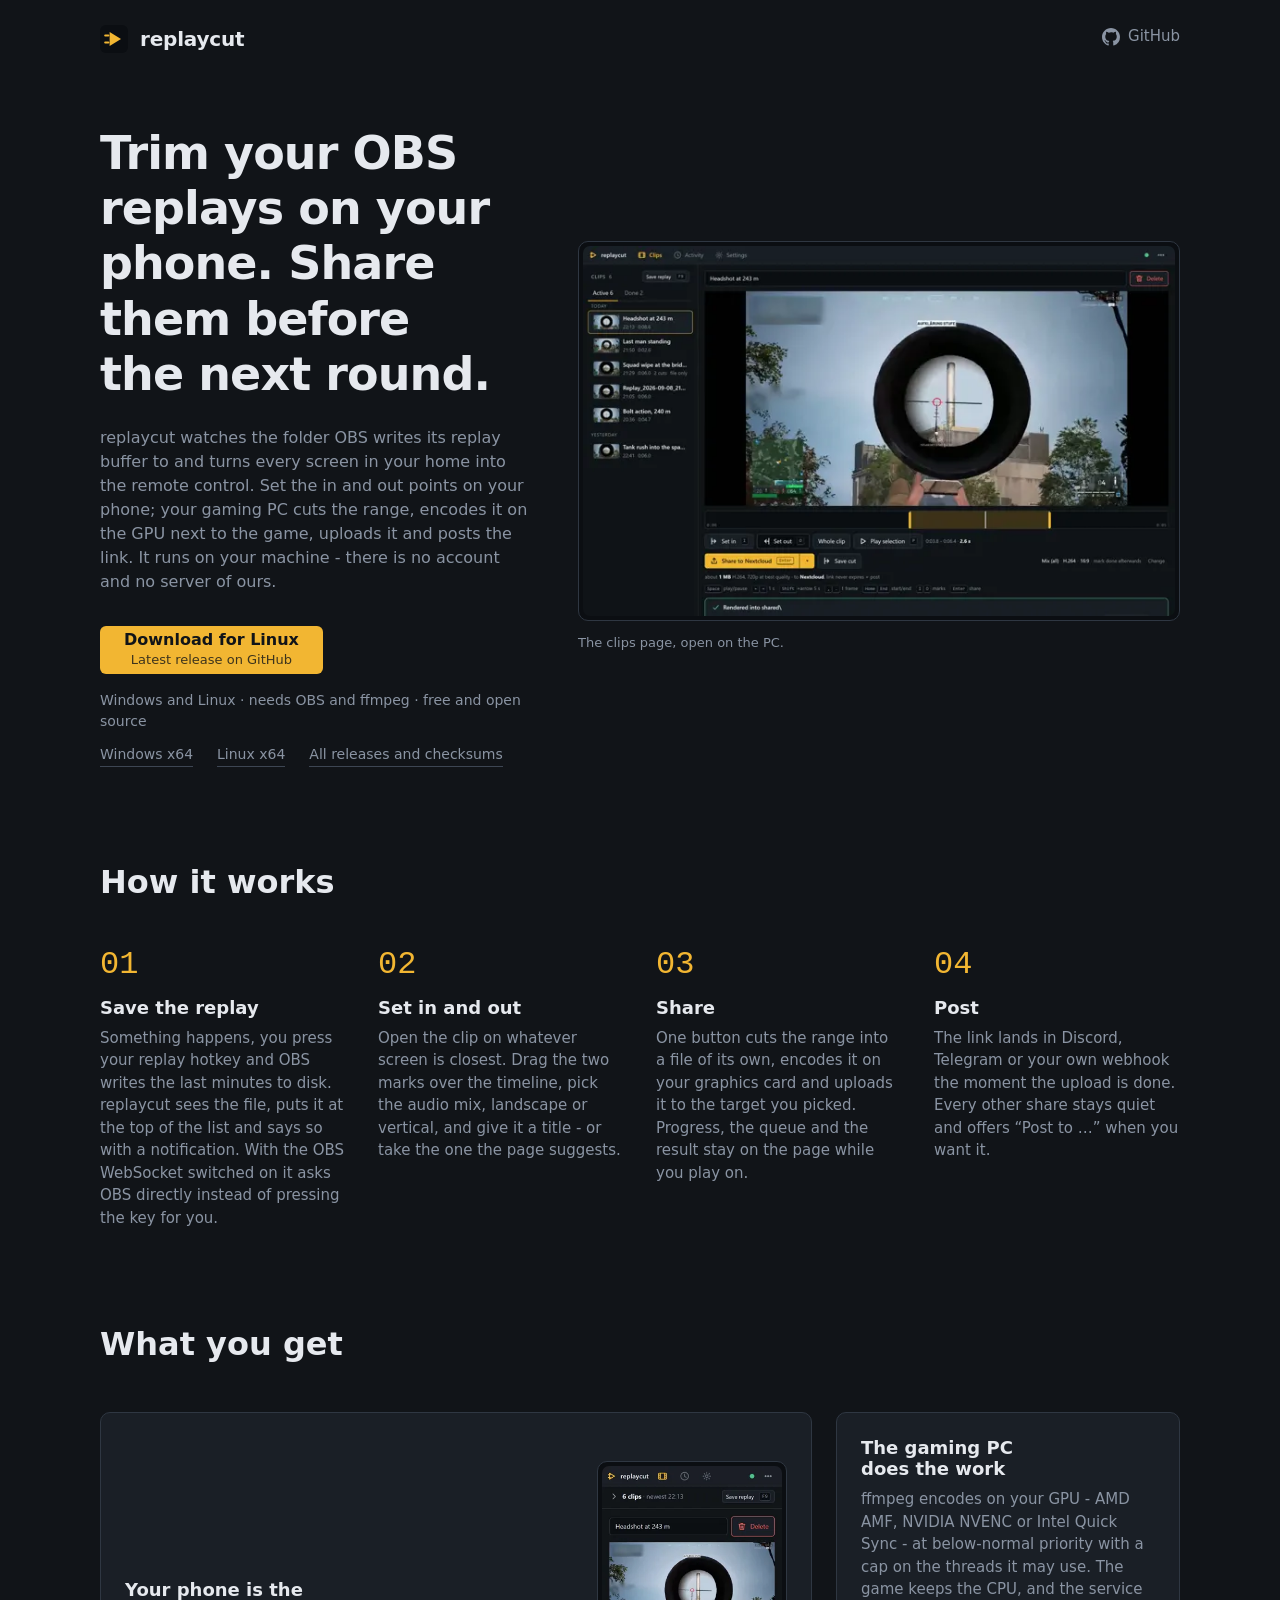
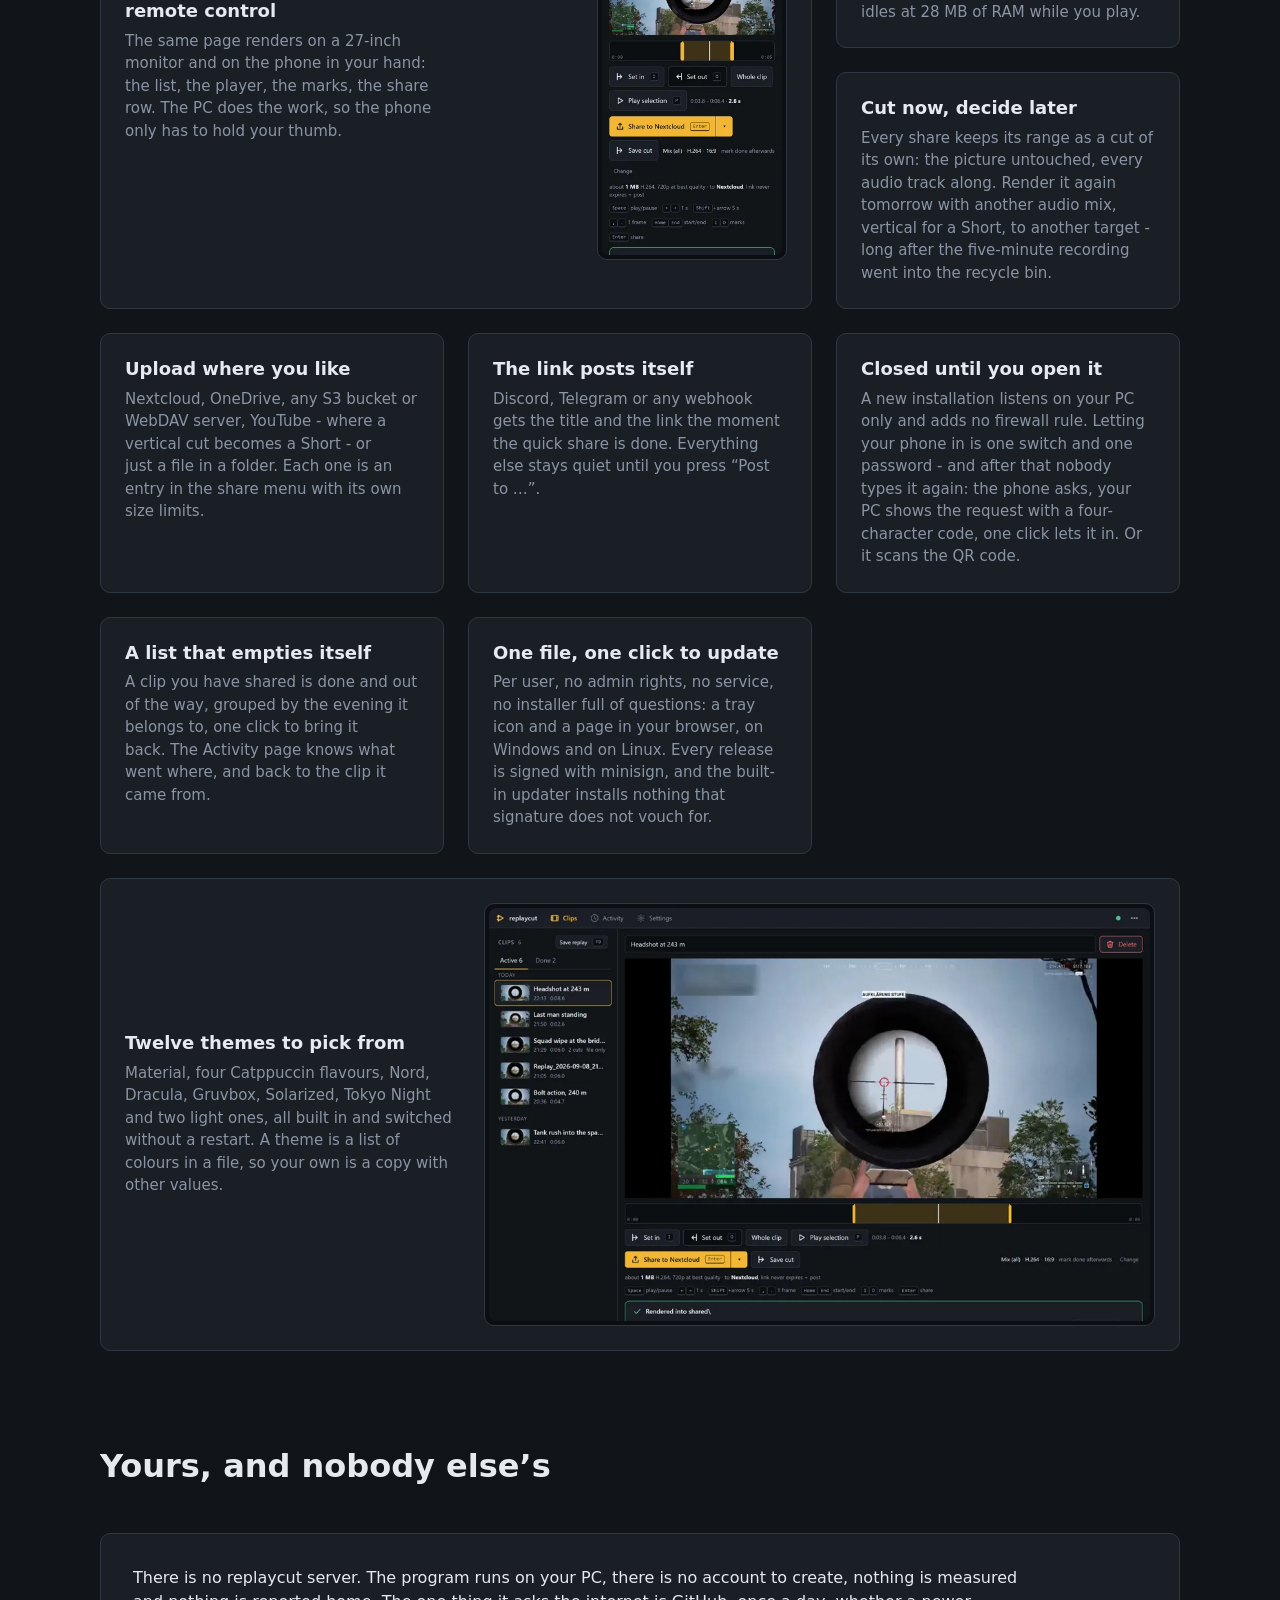
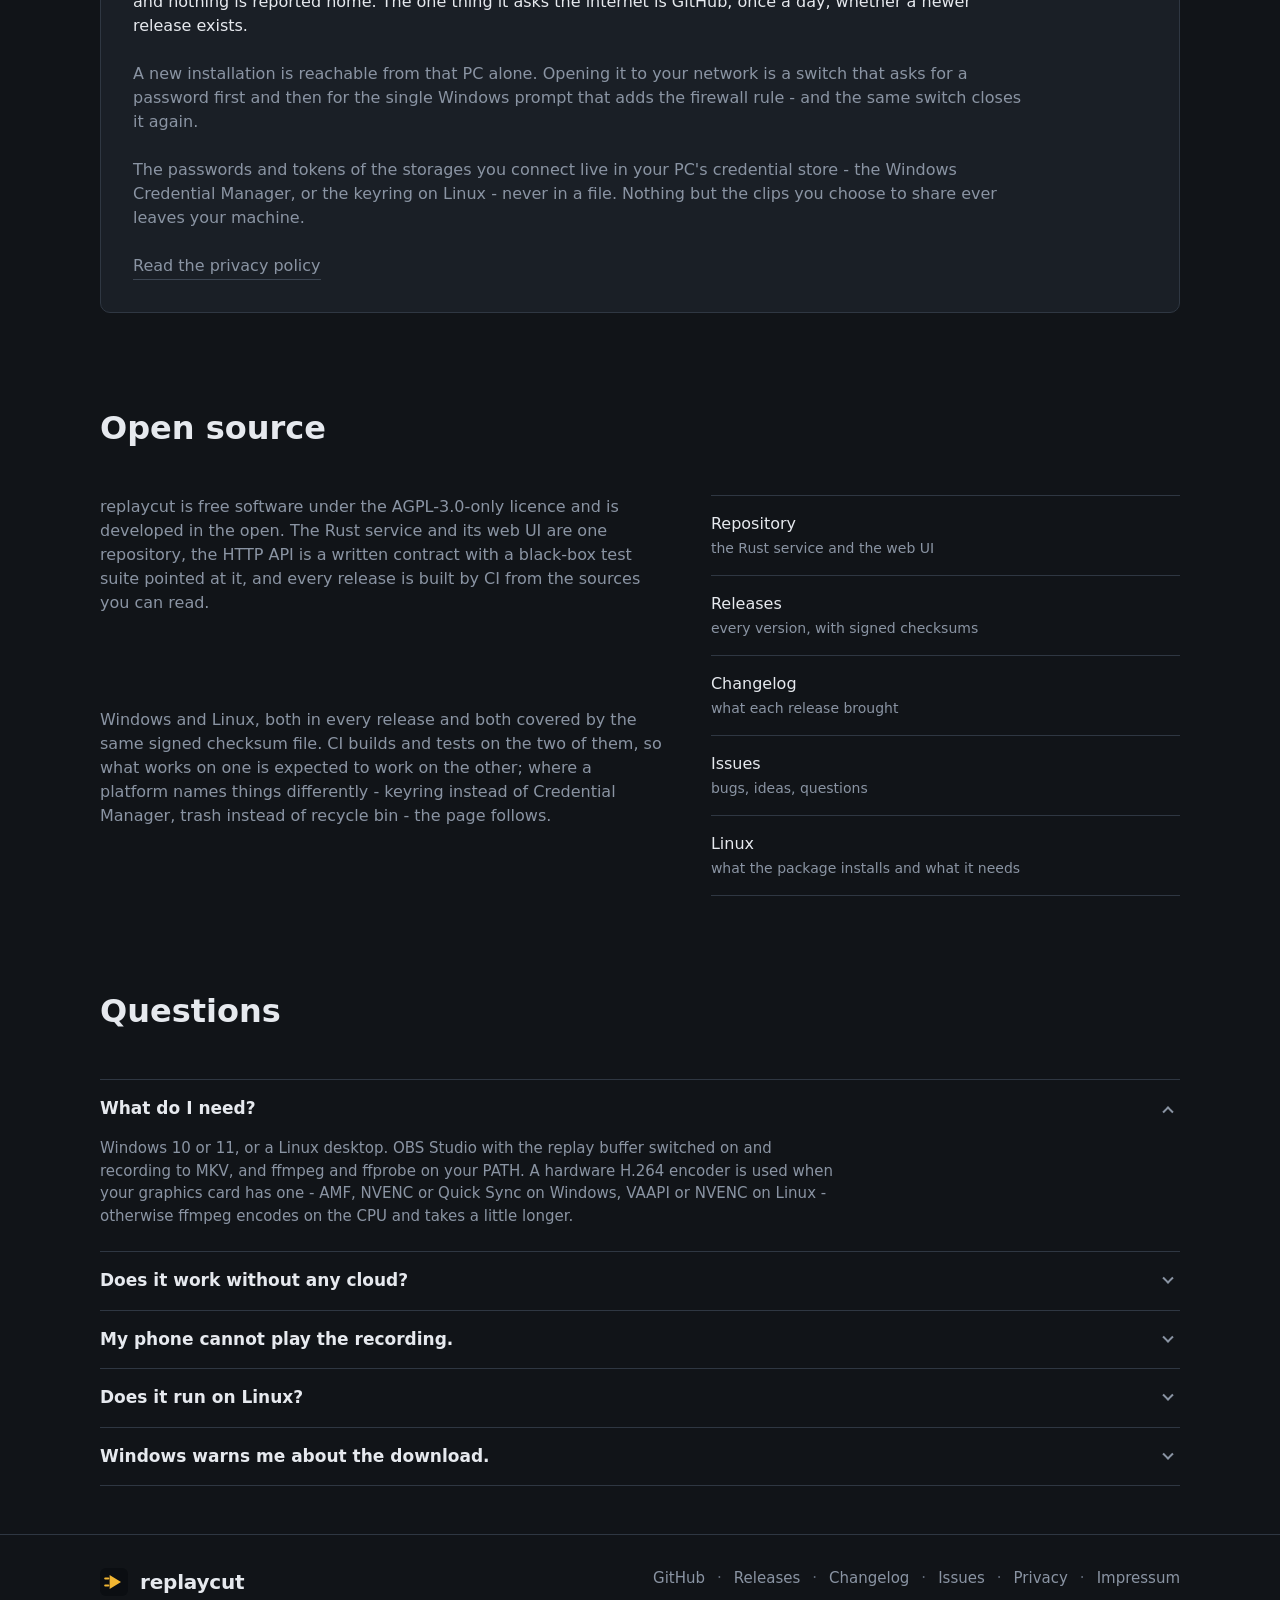
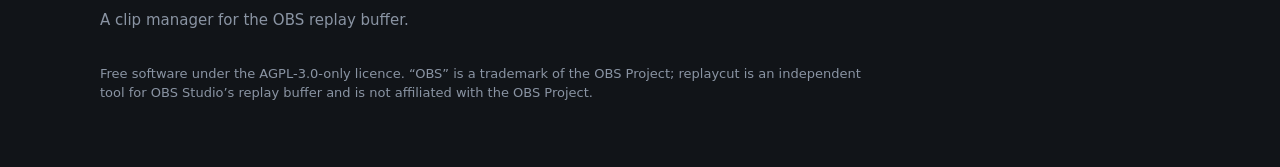
==== index.html @ 963a55e7 "Drop X from the feature list and the privacy page replaycut 3.3 removes the X target: X's API has ha" ====
<!DOCTYPE html>
<html lang="en">
<head>
<meta charset="utf-8">
<meta name="viewport" content="width=device-width, initial-scale=1">
<title>replaycut - trim OBS replay buffer clips from your phone</title>
<meta name="description" content="Self-hosted clip manager for the OBS replay buffer: trim replays from your phone, encode on your gaming PC, share the link to Discord. Free, for Windows and Linux.">
<link rel="canonical" href="https://replaycut.de/">
<meta name="color-scheme" content="dark">
<meta name="theme-color" content="#111418">
<link rel="icon" href="/assets/icon.svg" type="image/svg+xml">
<meta property="og:type" content="website">
<meta property="og:site_name" content="replaycut">
<meta property="og:url" content="https://replaycut.de/">
<meta property="og:title" content="replaycut - trim OBS replay buffer clips from your phone">
<meta property="og:description" content="Self-hosted clip manager for the OBS replay buffer: trim replays from your phone, encode on your gaming PC, share the link to Discord. Free, for Windows and Linux.">
<meta property="og:image" content="https://replaycut.de/assets/social.png">
<meta property="og:image:width" content="1280">
<meta property="og:image:height" content="640">
<meta property="og:image:alt" content="replaycut - clip manager for the OBS replay buffer. Trim on your phone, link in Discord.">
<meta name="twitter:card" content="summary_large_image">
<meta name="twitter:title" content="replaycut - trim OBS replay buffer clips from your phone">
<meta name="twitter:description" content="Self-hosted clip manager for the OBS replay buffer: trim replays from your phone, encode on your gaming PC, share the link to Discord. Windows and Linux.">
<meta name="twitter:image" content="https://replaycut.de/assets/social.png">
<link rel="stylesheet" href="/styles.css">
<script>
// Which package the download button offers. Runs before the page is drawn,
// so the button never says the wrong platform first. Android and ChromeOS
// call themselves Linux and get no package, so they land in "other".
(function () {
  var data = navigator.userAgentData;
  var platform = (data && data.platform) || navigator.platform || '';
  var ua = navigator.userAgent || '';
  var os = 'other';
  if (/win/i.test(platform) || /Windows/i.test(ua)) { os = 'windows'; }
  else if (!/Android|CrOS/i.test(ua) && /linux|x11/i.test(platform + ' ' + ua)) { os = 'linux'; }
  document.documentElement.setAttribute('data-os', os);
})();
</script>
<script type="application/ld+json">
{
  "@context": "https://schema.org",
  "@type": "SoftwareApplication",
  "name": "replaycut",
  "description": "Self-hosted clip manager for the OBS replay buffer: trim replays in the browser from your phone or laptop, encode on the gaming PC with ffmpeg and your GPU, upload and post the link.",
  "url": "https://replaycut.de/",
  "applicationCategory": "MultimediaApplication",
  "operatingSystem": "Windows 10, Windows 11, Linux",
  "downloadUrl": "https://github.com/KallistoX/replaycut/releases/latest",
  "softwareHelp": "https://github.com/KallistoX/replaycut#readme",
  "license": "https://www.gnu.org/licenses/agpl-3.0.html",
  "image": "https://replaycut.de/assets/social.png",
  "isAccessibleForFree": true,
  "offers": { "@type": "Offer", "price": "0", "priceCurrency": "EUR" },
  "author": { "@type": "Person", "name": "Dominic Bussemas" }
}
</script>
</head>
<body>

<header class="site-header">
  <div class="wrap">
    <a class="brand" href="/">
      <img src="/assets/icon.svg" alt="" width="28" height="28">
      replaycut
    </a>
    <nav>
      <a class="nav-link" href="https://github.com/KallistoX/replaycut">
        <svg class="gh" viewBox="0 0 16 16" width="18" height="18" aria-hidden="true" focusable="false"><path fill="currentColor" d="M8 0C3.58 0 0 3.58 0 8c0 3.54 2.29 6.53 5.47 7.59.4.07.55-.17.55-.38 0-.19-.01-.82-.01-1.49-2.01.37-2.53-.49-2.69-.94-.09-.23-.48-.94-.82-1.13-.28-.15-.68-.52-.01-.53.63-.01 1.08.58 1.23.82.72 1.21 1.87.87 2.33.66.07-.52.28-.87.51-1.07-1.78-.2-3.64-.89-3.64-3.95 0-.87.31-1.59.82-2.15-.08-.2-.36-1.02.08-2.12 0 0 .67-.21 2.2.82a7.65 7.65 0 0 1 2-.27c.68 0 1.36.09 2 .27 1.53-1.04 2.2-.82 2.2-.82.44 1.1.16 1.92.08 2.12.51.56.82 1.27.82 2.15 0 3.07-1.87 3.75-3.65 3.95.29.25.54.73.54 1.48 0 1.07-.01 1.93-.01 2.2 0 .21.15.46.55.38A8.01 8.01 0 0 0 16 8c0-4.42-3.58-8-8-8Z"/></svg>
        GitHub
      </a>
    </nav>
  </div>
</header>

<main id="top">

  <section class="hero">
    <div class="wrap">
      <div class="hero-text">
        <h1>Trim your OBS replays on your phone. Share them before the next round.</h1>
        <p class="lead">replaycut watches the folder OBS writes its replay buffer to and turns every screen in your home into the remote control. Set the in and out points on your phone; your gaming PC cuts the range, encodes it on the GPU next to the game, uploads it and posts the link. It runs on your machine - there is no account and no server of ours.</p>

        <div class="cta">
          <a class="dl" id="dl" href="https://github.com/KallistoX/replaycut/releases/latest">
            <span class="dl-main"><span class="for-windows">Download for Windows</span><span class="for-linux">Download for Linux</span><span class="for-other">Download replaycut</span></span>
            <span class="dl-meta"><span class="dl-known"></span><span class="dl-unknown">Latest release on GitHub</span></span>
          </a>
          <div class="cta-meta">
            <span>Windows and Linux &middot; needs OBS and ffmpeg &middot; free and open source</span>
          </div>
          <div class="cta-links">
            <a class="text-link" id="dl-windows" href="https://github.com/KallistoX/replaycut/releases/latest">Windows x64</a>
            <a class="text-link" id="dl-linux" href="https://github.com/KallistoX/replaycut/releases/latest">Linux x64</a>
            <a class="text-link" href="https://github.com/KallistoX/replaycut/releases">All releases and checksums</a>
          </div>
        </div>
      </div>

      <figure class="hero-media">
        <div class="frame">
          <picture>
            <source type="image/webp"
                    srcset="/assets/clips-640.webp 640w, /assets/clips-960.webp 960w, /assets/clips-1280.webp 1280w"
                    sizes="(min-width: 1200px) 600px, (min-width: 900px) 50vw, 100vw">
            <img src="/assets/clips-960.jpg"
                 srcset="/assets/clips-640.jpg 640w, /assets/clips-960.jpg 960w, /assets/clips-1280.jpg 1280w"
                 sizes="(min-width: 1200px) 600px, (min-width: 900px) 50vw, 100vw"
                 width="1280" height="800" fetchpriority="high"
                 alt="The replaycut clips page: the clip list on the left, the player with the in and out marks and the share row on the right.">
          </picture>
        </div>
        <figcaption>The clips page, open on the PC.</figcaption>
      </figure>
    </div>
  </section>

  <section>
    <div class="wrap">
      <h2>How it works</h2>
      <div class="steps">
        <div class="step">
          <span class="step-num">01</span>
          <h3>Save the replay</h3>
          <p>Something happens, you press your replay hotkey and OBS writes the last minutes to disk. replaycut sees the file, puts it at the top of the list and says so with a notification. With the OBS WebSocket switched on it asks OBS directly instead of pressing the key for you.</p>
        </div>
        <div class="step">
          <span class="step-num">02</span>
          <h3>Set in and out</h3>
          <p>Open the clip on whatever screen is closest. Drag the two marks over the timeline, pick the audio mix, landscape or vertical, and give it a title - or take the one the page suggests.</p>
        </div>
        <div class="step">
          <span class="step-num">03</span>
          <h3>Share</h3>
          <p>One button cuts the range into a file of its own, encodes it on your graphics card and uploads it to the target you picked. Progress, the queue and the result stay on the page while you play on.</p>
        </div>
        <div class="step">
          <span class="step-num">04</span>
          <h3>Post</h3>
          <p>The link lands in Discord, Telegram or your own webhook the moment the upload is done. Every other share stays quiet and offers &ldquo;Post to &hellip;&rdquo; when you want it.</p>
        </div>
      </div>
    </div>
  </section>

  <section>
    <div class="wrap">
      <h2>What you get</h2>
      <div class="features">

        <article class="card card--wide">
          <div>
            <h3>Your phone is the remote control</h3>
            <p>The same page renders on a 27-inch monitor and on the phone in your hand: the list, the player, the marks, the share row. The PC does the work, so the phone only has to hold your thumb.</p>
          </div>
          <div class="frame">
            <picture>
              <source type="image/webp"
                      srcset="/assets/clips-mobile-320.webp 320w, /assets/clips-mobile-560.webp 560w"
                      sizes="(min-width: 900px) 190px, 260px">
              <img src="/assets/clips-mobile-560.jpg"
                   srcset="/assets/clips-mobile-320.jpg 320w, /assets/clips-mobile-560.jpg 560w"
                   sizes="(min-width: 900px) 190px, 260px"
                   width="560" height="1212" loading="lazy"
                   alt="The same clips page on a phone, with the timeline and the share button.">
            </picture>
          </div>
        </article>

        <article class="card">
          <h3>The gaming PC does the work</h3>
          <p>ffmpeg encodes on your GPU - AMD AMF, NVIDIA NVENC or Intel Quick Sync - at below-normal priority with a cap on the threads it may use. The game keeps the CPU, and the service idles at 28 MB of RAM while you play.</p>
        </article>

        <article class="card">
          <h3>Cut now, decide later</h3>
          <p>Every share keeps its range as a cut of its own: the picture untouched, every audio track along. Render it again tomorrow with another audio mix, vertical for a Short, to another target - long after the five-minute recording went into the recycle bin.</p>
        </article>

        <article class="card">
          <h3>Upload where you like</h3>
          <p>Nextcloud, OneDrive, any S3 bucket or WebDAV server, YouTube - where a vertical cut becomes a Short - or just a file in a folder. Each one is an entry in the share menu with its own size limits.</p>
        </article>

        <article class="card">
          <h3>The link posts itself</h3>
          <p>Discord, Telegram or any webhook gets the title and the link the moment the quick share is done. Everything else stays quiet until you press &ldquo;Post to &hellip;&rdquo;.</p>
        </article>

        <article class="card">
          <h3>Closed until you open it</h3>
          <p>A new installation listens on your PC only and adds no firewall rule. Letting your phone in is one switch and one password - and after that nobody types it again: the phone asks, your PC shows the request with a four-character code, one click lets it in. Or it scans the QR code.</p>
        </article>

        <article class="card">
          <h3>A list that empties itself</h3>
          <p>A clip you have shared is done and out of the way, grouped by the evening it belongs to, one click to bring it back. The Activity page knows what went where, and back to the clip it came from.</p>
        </article>

        <article class="card">
          <h3>One file, one click to update</h3>
          <p>Per user, no admin rights, no service, no installer full of questions: a tray icon and a page in your browser, on Windows and on Linux. Every release is signed with minisign, and the built-in updater installs nothing that signature does not vouch for.</p>
        </article>

        <article class="card card--themes">
          <div>
            <h3>Twelve themes to pick from</h3>
            <p>Material, four Catppuccin flavours, Nord, Dracula, Gruvbox, Solarized, Tokyo Night and two light ones, all built in and switched without a restart. A theme is a list of colours in a file, so your own is a copy with other values.</p>
          </div>
          <div class="frame theme-cycle">
            <img src="/assets/themes/wardogs.webp" width="960" height="600" loading="lazy" alt="The clips page in six of the built-in themes, one after the other.">
            <img src="/assets/themes/nord.webp" width="960" height="600" loading="lazy" alt="" aria-hidden="true">
            <img src="/assets/themes/catppuccin-mocha.webp" width="960" height="600" loading="lazy" alt="" aria-hidden="true">
            <img src="/assets/themes/dracula.webp" width="960" height="600" loading="lazy" alt="" aria-hidden="true">
            <img src="/assets/themes/gruvbox-dark.webp" width="960" height="600" loading="lazy" alt="" aria-hidden="true">
            <img src="/assets/themes/catppuccin-latte.webp" width="960" height="600" loading="lazy" alt="" aria-hidden="true">
          </div>
        </article>

      </div>
    </div>
  </section>

  <section>
    <div class="wrap">
      <h2>Yours, and nobody else&rsquo;s</h2>
      <div class="panel">
        <p>There is no replaycut server. The program runs on your PC, there is no account to create, nothing is measured and nothing is reported home. The one thing it asks the internet is GitHub, once a day, whether a newer release exists.</p>
        <p>A new installation is reachable from that PC alone. Opening it to your network is a switch that asks for a password first and then for the single Windows prompt that adds the firewall rule - and the same switch closes it again.</p>
        <p>The passwords and tokens of the storages you connect live in your PC's credential store - the Windows Credential Manager, or the keyring on Linux - never in a file. Nothing but the clips you choose to share ever leaves your machine.</p>
        <a class="text-link" href="/privacy/">Read the privacy policy</a>
      </div>
    </div>
  </section>

  <section>
    <div class="wrap">
      <h2>Open source</h2>
      <div class="oss">
        <div class="oss-prose">
          <p>replaycut is free software under the AGPL-3.0-only licence and is developed in the open. The Rust service and its web UI are one repository, the HTTP API is a written contract with a black-box test suite pointed at it, and every release is built by CI from the sources you can read.</p>
          <p>Windows and Linux, both in every release and both covered by the same signed checksum file. CI builds and tests on the two of them, so what works on one is expected to work on the other; where a platform names things differently - keyring instead of Credential Manager, trash instead of recycle bin - the page follows.</p>
        </div>
        <nav class="oss-links">
          <a href="https://github.com/KallistoX/replaycut">Repository <span>the Rust service and the web UI</span></a>
          <a href="https://github.com/KallistoX/replaycut/releases">Releases <span>every version, with signed checksums</span></a>
          <a href="https://github.com/KallistoX/replaycut/blob/main/CHANGELOG.md">Changelog <span>what each release brought</span></a>
          <a href="https://github.com/KallistoX/replaycut/issues">Issues <span>bugs, ideas, questions</span></a>
          <a href="https://github.com/KallistoX/replaycut/blob/main/README.md#linux">Linux <span>what the package installs and what it needs</span></a>
        </nav>
      </div>
    </div>
  </section>

  <section>
    <div class="wrap">
      <h2>Questions</h2>
      <div class="faq">

        <details open>
          <summary>What do I need?<span class="chev"></span></summary>
          <p class="answer">Windows 10 or 11, or a Linux desktop. OBS Studio with the replay buffer switched on and recording to MKV, and ffmpeg and ffprobe on your PATH. A hardware H.264 encoder is used when your graphics card has one - AMF, NVENC or Quick Sync on Windows, VAAPI or NVENC on Linux - otherwise ffmpeg encodes on the CPU and takes a little longer.</p>
        </details>

        <details>
          <summary>Does it work without any cloud?<span class="chev"></span></summary>
          <p class="answer">Yes, and it stays useful. Pick &ldquo;file only&rdquo; and a share is a finished MP4 in a folder, with &ldquo;Open folder&rdquo; and &ldquo;Copy file&rdquo; on the PC and &ldquo;Download&rdquo; on the phone the page is open on. Every storage and every notification is optional.</p>
        </details>

        <details>
          <summary>My phone cannot play the recording.<span class="chev"></span></summary>
          <p class="answer">That is AV1, which an iPhone cannot decode in the browser. The player offers &ldquo;Make a playable preview&rdquo; - a 720p H.264 copy made on your PC in a few seconds - and recording in H.264 avoids it altogether.</p>
        </details>

        <details>
          <summary>Does it run on Linux?<span class="chev"></span></summary>
          <p class="answer">Yes. Since 3.2.0 every release carries a Linux package next to the Windows one: one static executable, <code>install.sh</code>, a desktop entry, and a systemd user unit if you want replaycut to start with your session. Secrets go to your keyring, notifications to your desktop, the tray icon is a StatusNotifierItem, hardware encoding runs over VAAPI, and the one-click update works the same way. One thing is missing: under Wayland nobody may press your replay hotkey for you - switch on OBS's WebSocket and replaycut asks OBS directly instead.</p>
        </details>

        <details>
          <summary>Windows warns me about the download.<span class="chev"></span></summary>
          <p class="answer">SmartScreen does that with any executable it has not seen thousands of times; &ldquo;More info&rdquo;, then &ldquo;Run anyway&rdquo;. Every release ships a SHA256SUMS file signed with the maintainer&rsquo;s minisign key, so you can check what you downloaded - and the built-in updater installs nothing else.</p>
        </details>

      </div>
    </div>
  </section>

</main>

<footer class="site-footer">
  <div class="wrap">
    <div class="footer-top">
      <div>
        <a class="brand" href="/">
          <img src="/assets/icon.svg" alt="" width="28" height="28">
          replaycut
        </a>
        <p class="footer-tag">A clip manager for the OBS replay buffer.</p>
      </div>
      <nav class="footer-nav">
        <a href="https://github.com/KallistoX/replaycut">GitHub</a>
        <a href="https://github.com/KallistoX/replaycut/releases">Releases</a>
        <a href="https://github.com/KallistoX/replaycut/blob/main/CHANGELOG.md">Changelog</a>
        <a href="https://github.com/KallistoX/replaycut/issues">Issues</a>
        <a href="/privacy/">Privacy</a>
        <a href="/impressum/">Impressum</a>
      </nav>
    </div>
    <p class="legal">Free software under the AGPL-3.0-only licence. &ldquo;OBS&rdquo; is a trademark of the OBS Project; replaycut is an independent tool for OBS Studio&rsquo;s replay buffer and is not affiliated with the OBS Project.</p>
  </div>
</footer>

<script>
(function () {
  var btn = document.getElementById('dl');
  if (!btn || !window.fetch) return;
  var KEY = 'rc-latest';
  var known = btn.querySelector('.dl-known');
  var links = { windows: document.getElementById('dl-windows'), linux: document.getElementById('dl-linux') };
  var os = document.documentElement.getAttribute('data-os') || 'other';
  var PACKAGES = { windows: /windows-x64\.zip$/, linux: /linux-x64\.zip$/ };

  function apply(r) {
    if (!r || !r.tag) return;
    Object.keys(links).forEach(function (name) {
      if (links[name] && r[name]) { links[name].href = r[name]; }
    });
    btn.href = r.url;
    known.textContent = r.parts.join(' · ');
    btn.setAttribute('data-state', 'loaded');
  }

  // What the last visit found, so the button carries a version right away.
  // It is only a first guess: a release published since then would make it
  // wrong, so the answer below always overrides it.
  try {
    apply(JSON.parse(sessionStorage.getItem(KEY) || 'null'));
  } catch (e) { /* private mode, no cache */ }

  // After the page has rendered: the button is a working link until then.
  function ask() {
  fetch('https://api.github.com/repos/KallistoX/replaycut/releases/latest', {
    headers: { 'Accept': 'application/vnd.github+json' }
  }).then(function (res) {
    return res.ok ? res.json() : Promise.reject(new Error(res.status));
  }).then(function (d) {
    var assets = d.assets || [];
    function packageFor(name) {
      return assets.filter(function (a) { return PACKAGES[name].test(a.name); })[0];
    }
    // The button offers this visitor's platform; both packages stay linked
    // below it, for the other machine and for everyone else.
    var mine = PACKAGES[os] ? packageFor(os) : null;
    var parts = [d.tag_name];
    if (mine) { parts.push((mine.size / 1048576).toFixed(1) + ' MB'); }
    if (d.published_at) {
      var months = ['Jan', 'Feb', 'Mar', 'Apr', 'May', 'Jun', 'Jul', 'Aug', 'Sep', 'Oct', 'Nov', 'Dec'];
      var when = new Date(d.published_at);
      parts.push(when.getDate() + ' ' + months[when.getMonth()] + ' ' + when.getFullYear());
    }
    var r = {
      tag: d.tag_name,
      url: mine ? mine.browser_download_url : d.html_url,
      parts: parts
    };
    Object.keys(PACKAGES).forEach(function (name) {
      var zip = packageFor(name);
      if (zip) { r[name] = zip.browser_download_url; }
    });
    apply(r);
    try { sessionStorage.setItem(KEY, JSON.stringify(r)); } catch (e) { /* ignore */ }
  }).catch(function () { /* the static link stays as it is */ });
  }

  if (document.readyState === 'complete') { ask(); }
  else { addEventListener('load', ask); }
})();
</script>

</body>
</html>
---- styles.css ----
:root {
  --bg: #111418;
  --surface: #1a1f26;
  --surface-deep: #0b0e12;
  --line: #2f3742;
  --line-strong: #3d4653;
  --fg: #e6e9ee;
  --fg-muted: #8a94a3;
  --fg-faint: #5f6876;
  --accent: #f2b632;
  --accent-hover: #f7c65a;
  --on-accent: #111418;
  --accent-soft: rgba(242, 182, 50, 0.22);
  --success: #4cc38a;
  --focus: #7cc4ff;

  --font: system-ui, -apple-system, "Segoe UI", Roboto, sans-serif;
  --mono: ui-monospace, Consolas, "Cascadia Mono", "SF Mono", monospace;

  --r-sm: 4px;
  --r-md: 6px;
  --r-lg: 10px;
  --r-pill: 999px;

  --s-1: 4px;
  --s-2: 8px;
  --s-3: 12px;
  --s-4: 16px;
  --s-6: 24px;
  --s-8: 32px;
  --s-12: 48px;
  --s-16: 64px;
  --s-24: 96px;
}

*, *::before, *::after { box-sizing: border-box; }

html { -webkit-text-size-adjust: 100%; }

body {
  margin: 0;
  background: var(--bg);
  color: var(--fg);
  font-family: var(--font);
  font-size: 16px;
  line-height: 1.5;
  overflow-x: hidden;
}

h1, h2, h3 { font-weight: 600; margin: 0; line-height: 1.2; text-wrap: balance; }
p { margin: 0; text-wrap: pretty; }
img, svg { display: block; max-width: 100%; }

a { color: var(--fg); text-decoration: none; }
a:hover { color: var(--accent); }

:focus-visible {
  outline: 2px solid var(--focus);
  outline-offset: 2px;
  border-radius: var(--r-sm);
}

.wrap {
  width: 100%;
  max-width: 1120px;
  margin: 0 auto;
  padding: 0 20px;
}

/* ---------- header ---------- */

.site-header {
  padding: var(--s-6) 0;
}
.site-header .wrap {
  display: flex;
  align-items: center;
  justify-content: space-between;
  gap: var(--s-4);
}
.brand {
  display: flex;
  align-items: center;
  gap: var(--s-3);
  font-size: 20px;
  font-weight: 600;
  letter-spacing: -0.01em;
}
.brand:hover { color: var(--fg); }
.brand img { width: 28px; height: 28px; }
.nav-link {
  color: var(--fg-muted);
  font-size: 15px;
}
.nav-link:hover { color: var(--accent); }

/* ---------- sections ---------- */

section { padding-top: var(--s-16); }
@media (min-width: 900px) {
  section { padding-top: var(--s-24); }
}
section > .wrap > h2 {
  font-size: 24px;
  margin-bottom: var(--s-8);
}
@media (min-width: 900px) {
  section > .wrap > h2 { font-size: 32px; margin-bottom: var(--s-12); }
}

/* ---------- image frame ---------- */

.frame {
  border: 1px solid var(--line);
  border-radius: var(--r-lg);
  background: var(--surface-deep);
  padding: var(--s-1);
  overflow: hidden;
}
.frame img { border-radius: 7px; width: 100%; height: auto; }
figure { margin: 0; }
figcaption {
  margin-top: var(--s-3);
  font-size: 13px;
  color: var(--fg-muted);
}

/* ---------- hero ---------- */

.hero { padding-top: var(--s-8); }
.hero + section { padding-top: var(--s-16); }
@media (min-width: 900px) {
  .hero + section { padding-top: var(--s-24); }
}
.hero .wrap {
  display: grid;
  gap: var(--s-8);
  align-items: start;
}
@media (min-width: 900px) {
  .hero { padding-top: var(--s-12); }
  .hero .wrap {
    grid-template-columns: 5fr 7fr;
    gap: var(--s-12);
    align-items: center;
  }
}
.hero h1 {
  font-size: 32px;
  letter-spacing: -0.02em;
}
@media (min-width: 900px) {
  .hero h1 { font-size: 46px; }
}
.hero .lead {
  margin-top: var(--s-6);
  color: var(--fg-muted);
  max-width: 46ch;
}
.hero-media { min-width: 0; }

/* ---------- download button ---------- */

.cta { margin-top: var(--s-8); }

.dl {
  display: inline-flex;
  flex-direction: column;
  justify-content: center;
  gap: 2px;
  min-height: 48px;
  padding: var(--s-1) var(--s-6);
  line-height: 1.25;
  border-radius: var(--r-md);
  background: var(--accent);
  color: var(--on-accent);
  font-weight: 700;
  font-size: 16px;
  text-align: center;
}
.dl:hover { background: var(--accent-hover); color: var(--on-accent); }
.dl:focus-visible { outline: 2px solid var(--focus); outline-offset: 2px; }
.dl-meta {
  font-size: 13px;
  line-height: 1.3;
  font-weight: 500;
  opacity: 0.8;
}
.dl[data-state="loaded"] .dl-unknown { display: none; }
.dl-known { display: none; }
.dl[data-state="loaded"] .dl-known { display: inline; }

.cta-meta {
  margin-top: var(--s-4);
  display: flex;
  flex-wrap: wrap;
  align-items: baseline;
  gap: var(--s-3) var(--s-6);
  font-size: 14px;
  color: var(--fg-muted);
}
.text-link {
  color: var(--fg-muted);
  border-bottom: 1px solid var(--line-strong);
  padding-bottom: 1px;
}
.text-link:hover { color: var(--accent); border-bottom-color: var(--accent); }

/* ---------- how it works ---------- */

.steps {
  display: grid;
  gap: var(--s-8);
}
@media (min-width: 900px) {
  .steps { grid-template-columns: repeat(4, minmax(0, 1fr)); gap: var(--s-8); }
}
.step h3 {
  font-size: 18px;
  margin-bottom: var(--s-2);
}
.step p { color: var(--fg-muted); font-size: 15px; }
.step-num {
  font-family: var(--mono);
  font-size: 32px;
  font-weight: 400;
  color: var(--accent);
  line-height: 1;
  display: block;
  margin-bottom: var(--s-4);
}
@media (max-width: 899px) {
  .step { display: grid; grid-template-columns: auto minmax(0, 1fr); column-gap: var(--s-4); }
  .step-num { grid-row: 1; font-size: 24px; margin: 0; padding-top: 1px; }
  .step h3 { grid-row: 1; }
  .step p { grid-column: 2; }
}

/* ---------- features ---------- */

.features {
  display: grid;
  gap: var(--s-6);
}
@media (min-width: 900px) {
  .features { grid-template-columns: repeat(3, minmax(0, 1fr)); }
  .card--wide { grid-column: span 2; grid-row: span 2; }
}
.card {
  background: var(--surface);
  border: 1px solid var(--line);
  border-radius: var(--r-lg);
  padding: var(--s-6);
}
.card:hover { border-color: var(--line-strong); }
.card h3 { font-size: 18px; margin-bottom: var(--s-2); }
.card p { color: var(--fg-muted); font-size: 15px; }
.card--wide {
  display: grid;
  gap: var(--s-6);
  align-content: start;
}
@media (min-width: 900px) {
  .card--wide {
    grid-template-columns: minmax(0, 1fr) minmax(0, 1fr);
    align-items: center;
    align-content: stretch;
  }
}
.card--wide .frame { align-self: center; }
@media (min-width: 900px) {
  .card--wide .frame { max-width: 190px; justify-self: end; }
}
@media (max-width: 899px) {
  .card--wide .frame { max-width: 260px; justify-self: center; }
}

/* ---------- privacy panel ---------- */

.panel {
  background: var(--surface);
  border: 1px solid var(--line);
  border-radius: var(--r-lg);
  padding: var(--s-6);
  display: grid;
  gap: var(--s-6);
}
@media (min-width: 900px) {
  .panel { padding: var(--s-8); }
}
.panel p { max-width: 88ch; }
.panel p + p { color: var(--fg-muted); }
.panel .text-link { justify-self: start; }

/* ---------- open source ---------- */

.oss {
  display: grid;
  gap: var(--s-8);
}
@media (min-width: 900px) {
  .oss { grid-template-columns: 6fr 5fr; gap: var(--s-12); }
}
.oss-prose { display: grid; gap: var(--s-6); color: var(--fg-muted); }
.oss-links {
  display: grid;
  gap: 0;
  border-top: 1px solid var(--line);
}
.oss-links a {
  display: block;
  padding: var(--s-4) 0;
  border-bottom: 1px solid var(--line);
}
.oss-links a span {
  display: block;
  font-size: 14px;
  color: var(--fg-muted);
  margin-top: 2px;
}
.oss-links a:hover span { color: var(--fg-muted); }

/* ---------- faq ---------- */

.faq { border-top: 1px solid var(--line); }
.faq details { border-bottom: 1px solid var(--line); }
.faq summary {
  display: flex;
  align-items: center;
  justify-content: space-between;
  gap: var(--s-4);
  min-height: 44px;
  padding: var(--s-4) 0;
  font-size: 17px;
  font-weight: 600;
  cursor: pointer;
  list-style: none;
}
.faq summary::-webkit-details-marker { display: none; }
.faq summary:hover { color: var(--accent); }
.chev {
  flex: none;
  width: 8px;
  height: 8px;
  margin-right: var(--s-2);
  border-right: 2px solid var(--fg-muted);
  border-bottom: 2px solid var(--fg-muted);
  transform: rotate(45deg) translate(-2px, -2px);
  transition: transform 120ms ease;
}
.faq details[open] .chev { transform: rotate(225deg) translate(-2px, -2px); }
.faq .answer {
  color: var(--fg-muted);
  font-size: 15px;
  max-width: 78ch;
  padding-bottom: var(--s-6);
}

/* ---------- footer ---------- */

.site-footer {
  border-top: 1px solid var(--line);
  margin-top: var(--s-12);
  padding: var(--s-8) 0 var(--s-16);
}
.footer-top {
  display: grid;
  gap: var(--s-6);
  padding-bottom: var(--s-8);
}
@media (min-width: 900px) {
  .footer-top {
    grid-template-columns: minmax(0, 1fr) auto;
    align-items: start;
    gap: var(--s-12);
  }
}
.footer-tag {
  margin-top: var(--s-3);
  color: var(--fg-muted);
  font-size: 15px;
}
.footer-nav {
  display: flex;
  flex-wrap: wrap;
  align-items: center;
  gap: var(--s-2) var(--s-3);
  font-size: 15px;
  color: var(--fg-muted);
}
.footer-nav a { color: var(--fg-muted); }
.footer-nav a:hover { color: var(--accent); }
.footer-nav a:not(:first-child)::before {
  content: "\00b7";
  color: var(--fg-faint);
  margin-right: var(--s-3);
}
.legal {
  color: var(--fg-muted);
  font-size: 13px;
  max-width: 92ch;
}

/* ---------- site additions (Phase 3) ---------- */

.nav-link {
  display: inline-flex;
  align-items: center;
  gap: var(--s-2);
}
.gh { flex: none; }

picture { display: block; }

/* ---------- text pages (privacy, impressum, 404) ---------- */

.page { padding-top: var(--s-8); padding-bottom: var(--s-8); }
@media (min-width: 900px) {
  .page { padding-top: var(--s-12); }
}
.prose { max-width: 72ch; }
.prose h1 { font-size: 32px; letter-spacing: -0.02em; }
.prose h2 {
  font-size: 20px;
  margin-top: var(--s-8);
  margin-bottom: var(--s-3);
}
.prose p, .prose li { color: var(--fg-muted); }
.prose p + p { margin-top: var(--s-4); }
.prose h1 + p { margin-top: var(--s-6); }
.prose ul { margin: var(--s-4) 0 0; padding-left: 20px; }
.prose li + li { margin-top: var(--s-2); }
.prose a { color: var(--accent); text-decoration: underline; text-underline-offset: 2px; }
.prose a:hover { color: var(--accent-hover); }
.prose .address {
  margin-top: var(--s-4);
  color: var(--fg);
  font-style: normal;
  line-height: 1.6;
}
.prose .updated { margin-top: var(--s-8); color: var(--fg-muted); font-size: 13px; }
.prose .lead-back { margin-bottom: var(--s-6); }

.notfound { text-align: center; padding: var(--s-24) 0; }
.notfound h1 { font-size: 32px; }
.notfound p { margin-top: var(--s-4); color: var(--fg-muted); }
.notfound .text-link { display: inline-block; margin-top: var(--s-6); }

/* ---------- the download button knows the visitor's platform ---------- */

.for-windows, .for-linux, .for-other { display: none; }
:root[data-os="windows"] .for-windows,
:root[data-os="linux"] .for-linux,
:root[data-os="other"] .for-other,
:root:not([data-os]) .for-other { display: inline; }

.cta-links {
  margin-top: var(--s-3);
  display: flex;
  flex-wrap: wrap;
  align-items: baseline;
  gap: var(--s-2) var(--s-6);
  font-size: 14px;
}

code {
  font-family: var(--mono);
  font-size: 0.92em;
  background: var(--surface-deep);
  border: 1px solid var(--line);
  border-radius: var(--r-sm);
  padding: 1px 5px;
  overflow-wrap: anywhere;
}

/* ---------- the themes, fading into each other ---------- */

@media (min-width: 900px) {
  .card--themes { grid-column: 1 / -1; }
}
.card--themes { display: grid; gap: var(--s-6); align-content: start; }
@media (min-width: 900px) {
  .card--themes {
    grid-template-columns: minmax(0, 4fr) minmax(0, 8fr);
    align-items: center;
    align-content: stretch;
  }
}

.theme-cycle { position: relative; }
.theme-cycle img { width: 100%; height: auto; border-radius: 7px; }
.theme-cycle img + img { position: absolute; inset: 0; opacity: 0; }

/* Six pictures, six seconds each. Nothing moves when the visitor asked for
   less motion: the first one simply stays. */
@media (prefers-reduced-motion: no-preference) {
  .theme-cycle img { animation: theme-cycle 36s linear infinite; }
  .theme-cycle img:nth-child(2) { animation-delay: 6s; }
  .theme-cycle img:nth-child(3) { animation-delay: 12s; }
  .theme-cycle img:nth-child(4) { animation-delay: 18s; }
  .theme-cycle img:nth-child(5) { animation-delay: 24s; }
  .theme-cycle img:nth-child(6) { animation-delay: 30s; }
}

@keyframes theme-cycle {
  0%   { opacity: 1; }
  14%  { opacity: 1; }
  18%  { opacity: 0; }
  96%  { opacity: 0; }
  100% { opacity: 1; }
}
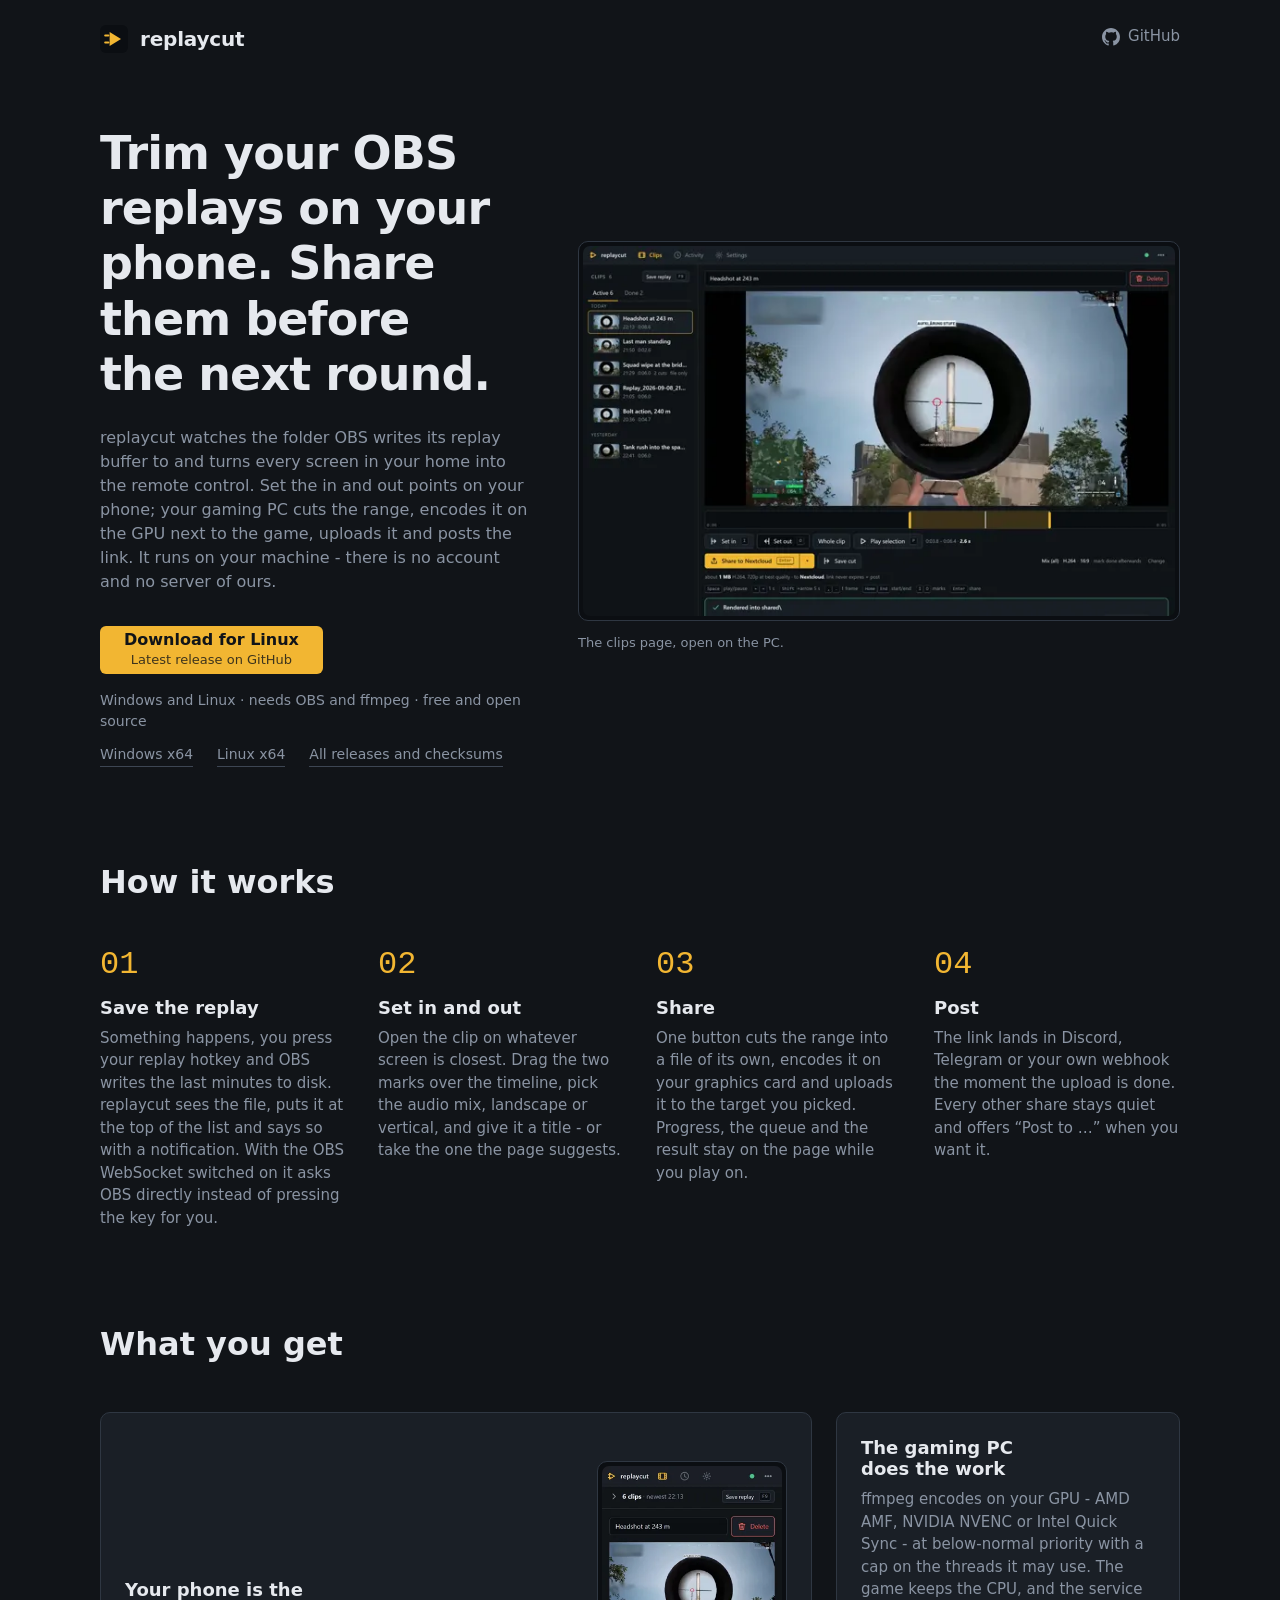
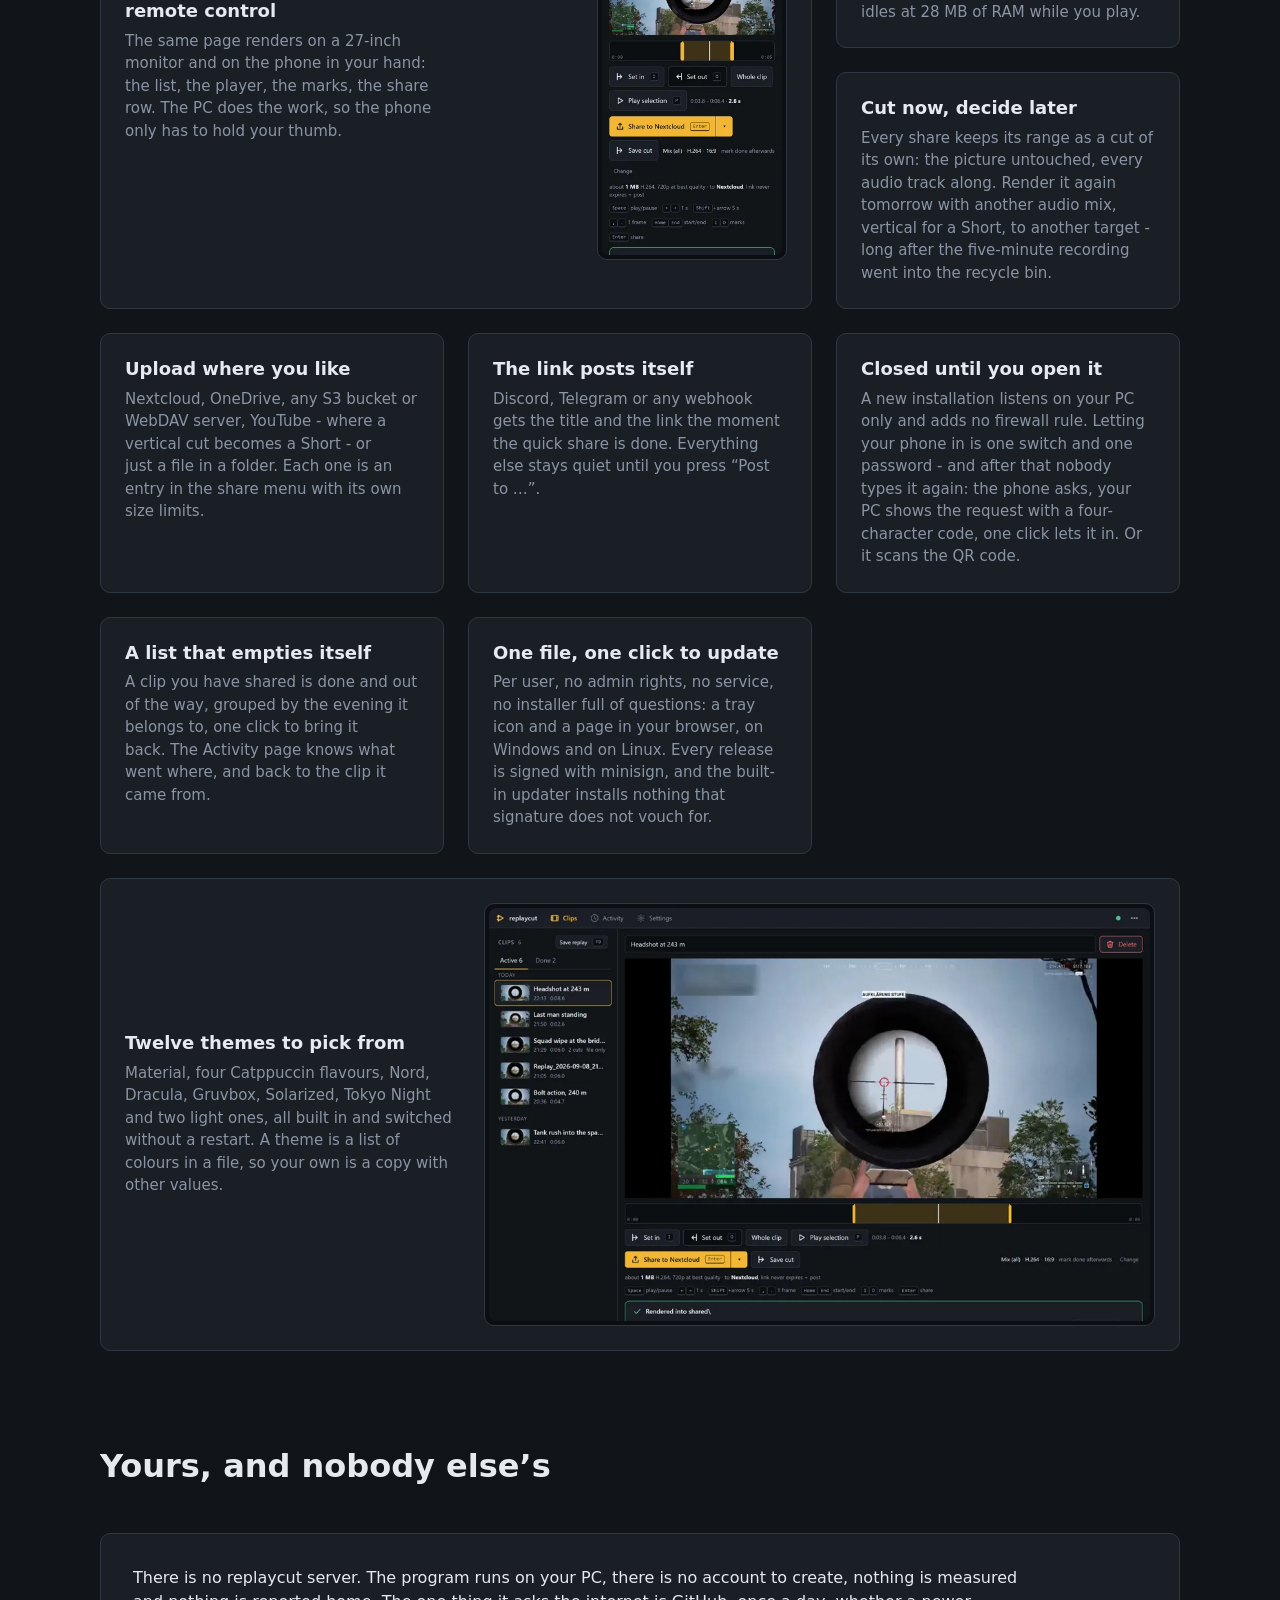
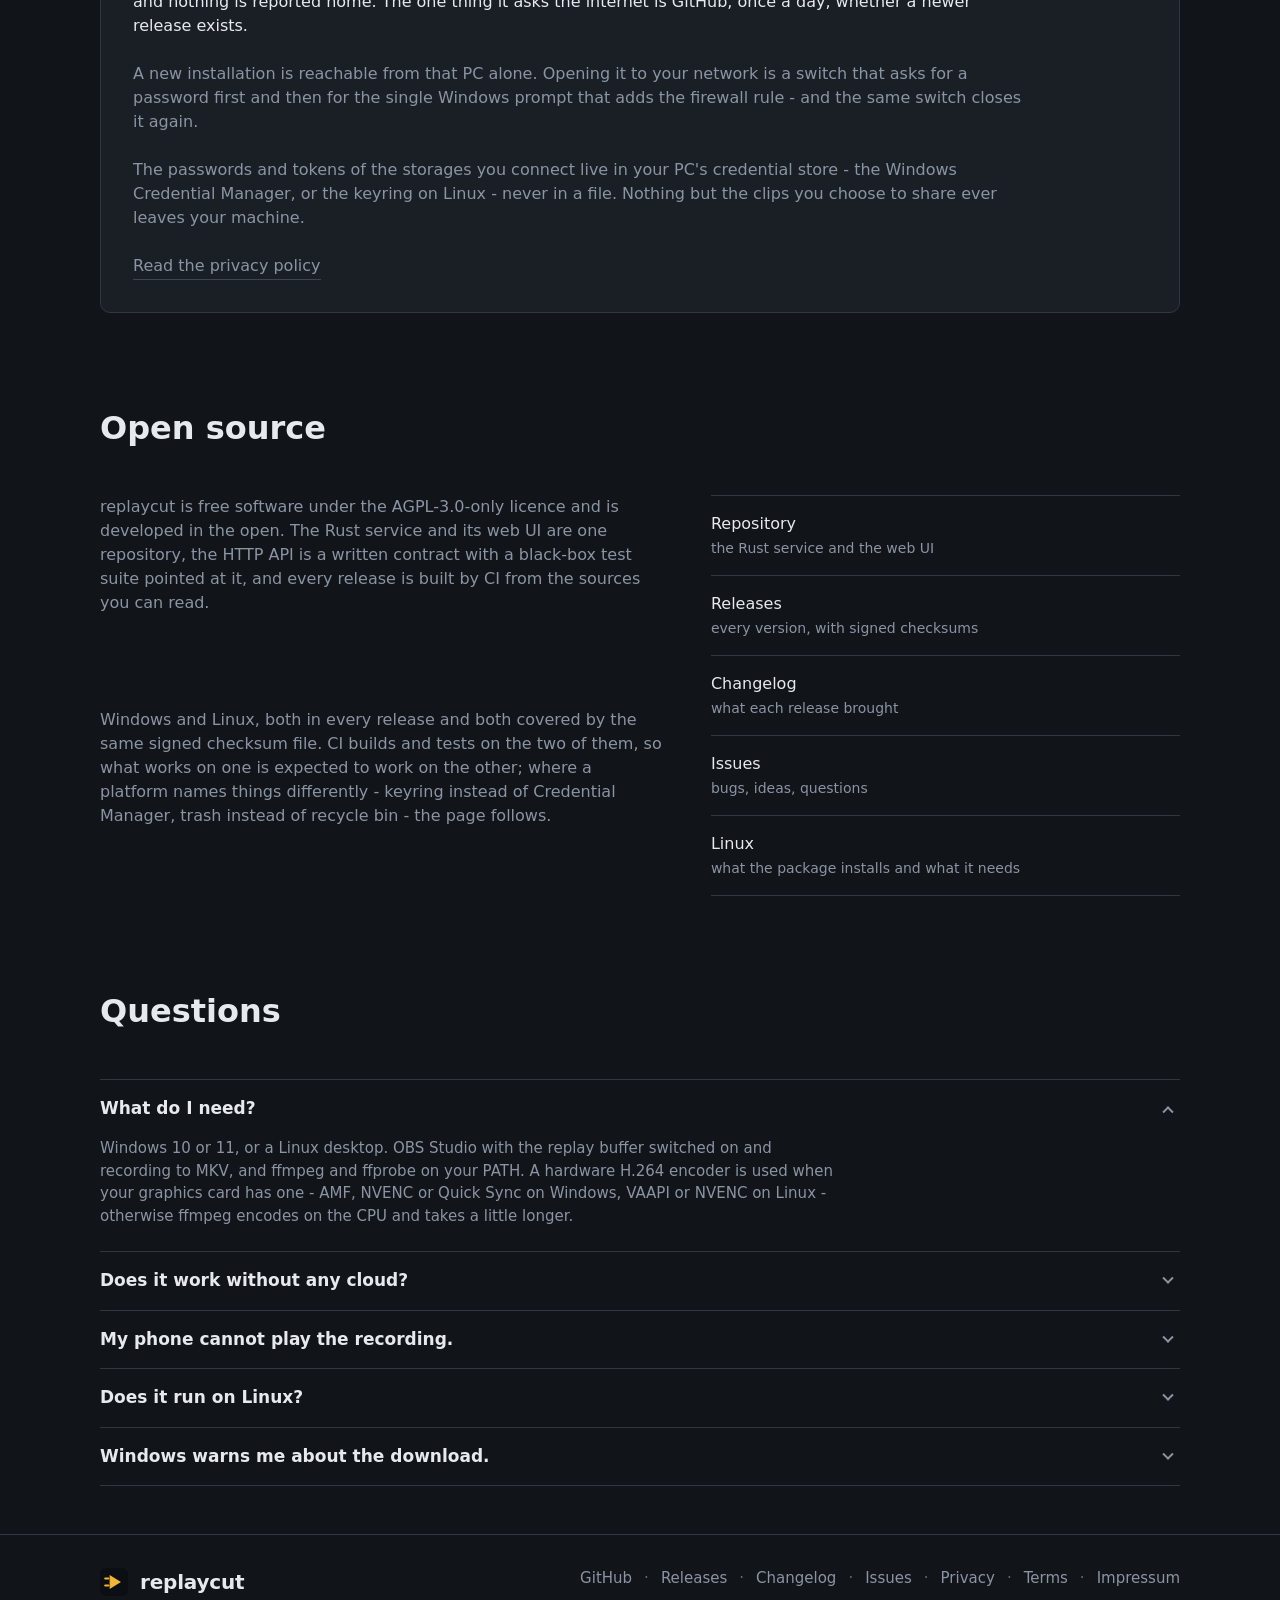
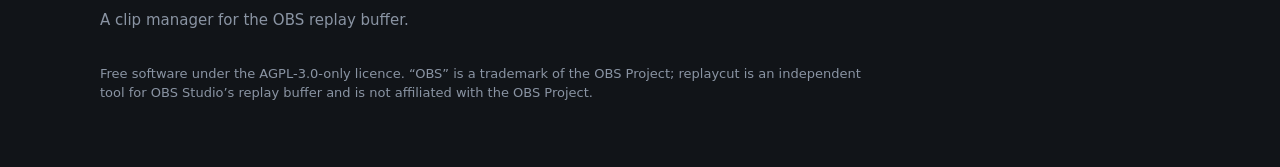
==== commit d4c4016a: "Add a terms page, and link it from every footer Google's OAuth consent screen asks an application fo" ====
--- a/index.html
+++ b/index.html
@@ -304,6 +304,7 @@
         <a href="https://github.com/KallistoX/replaycut/blob/main/CHANGELOG.md">Changelog</a>
         <a href="https://github.com/KallistoX/replaycut/issues">Issues</a>
         <a href="/privacy/">Privacy</a>
+        <a href="/terms/">Terms</a>
         <a href="/impressum/">Impressum</a>
       </nav>
     </div>
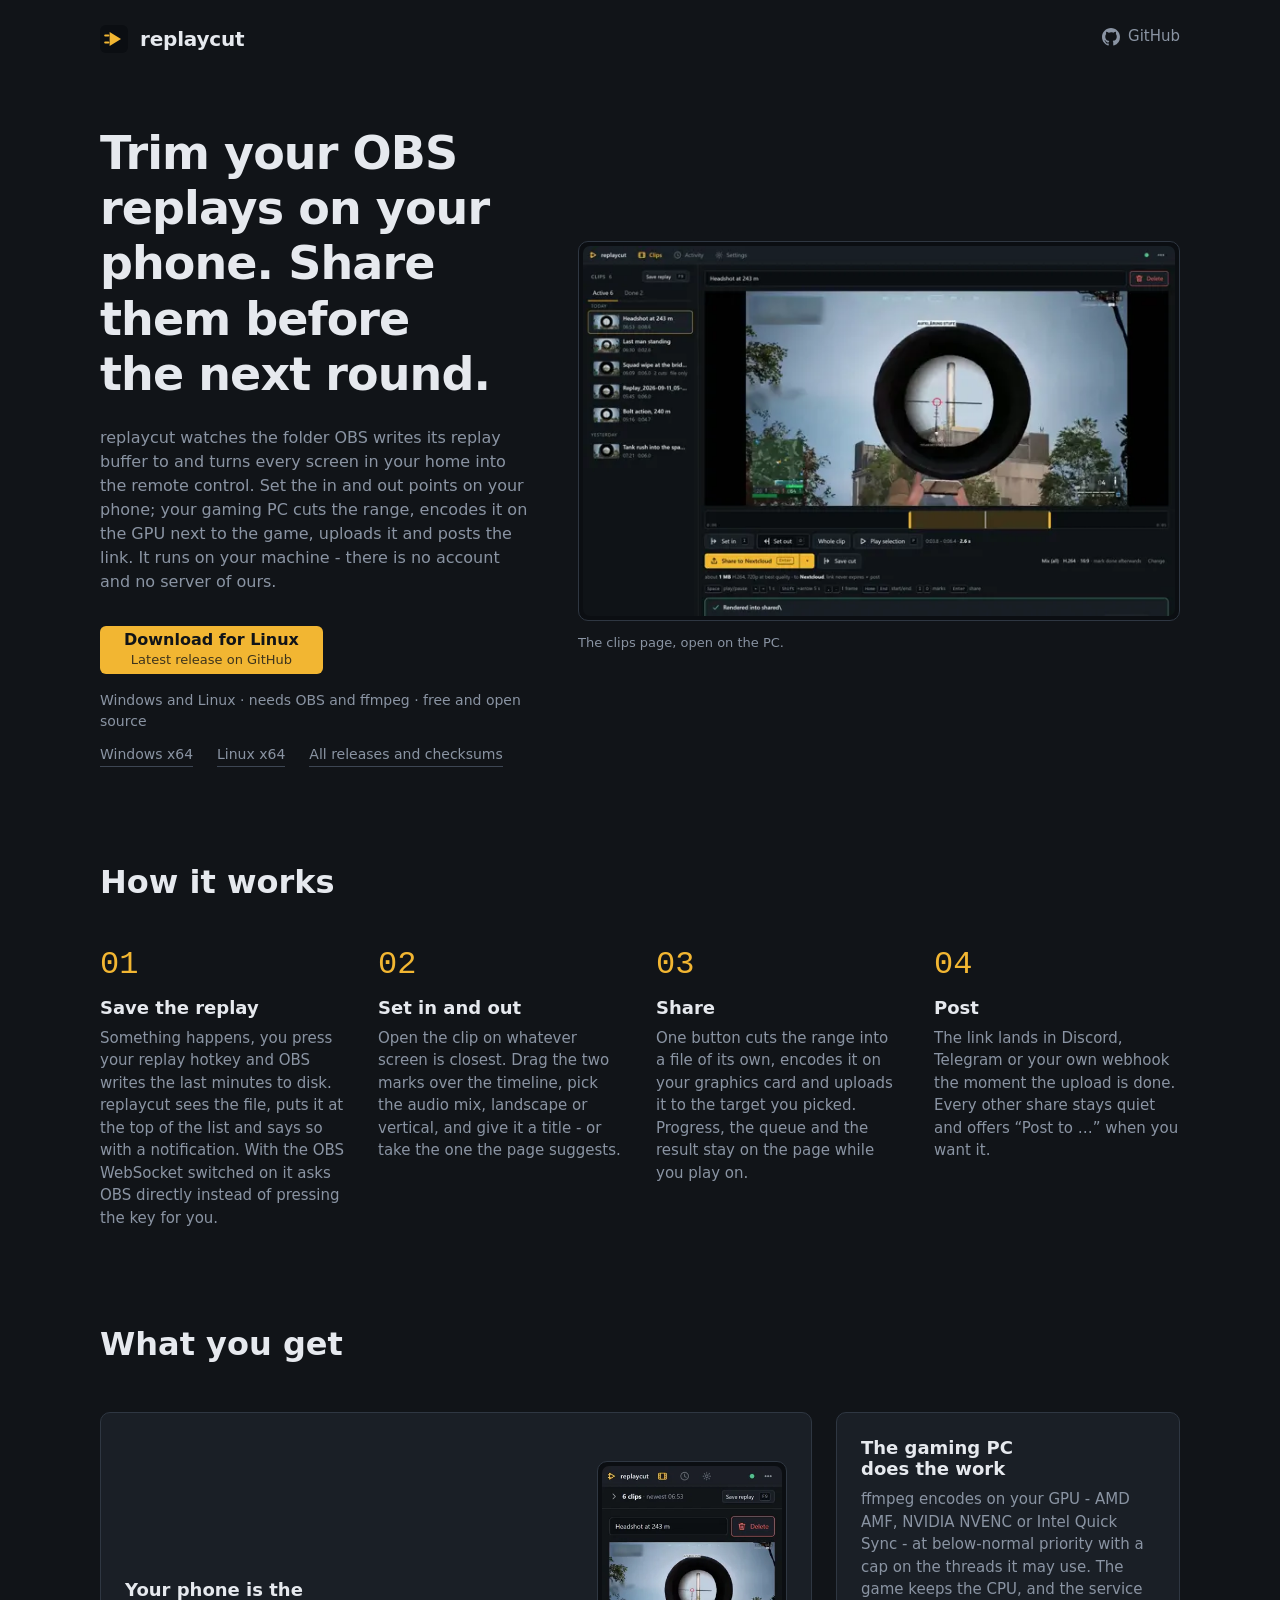
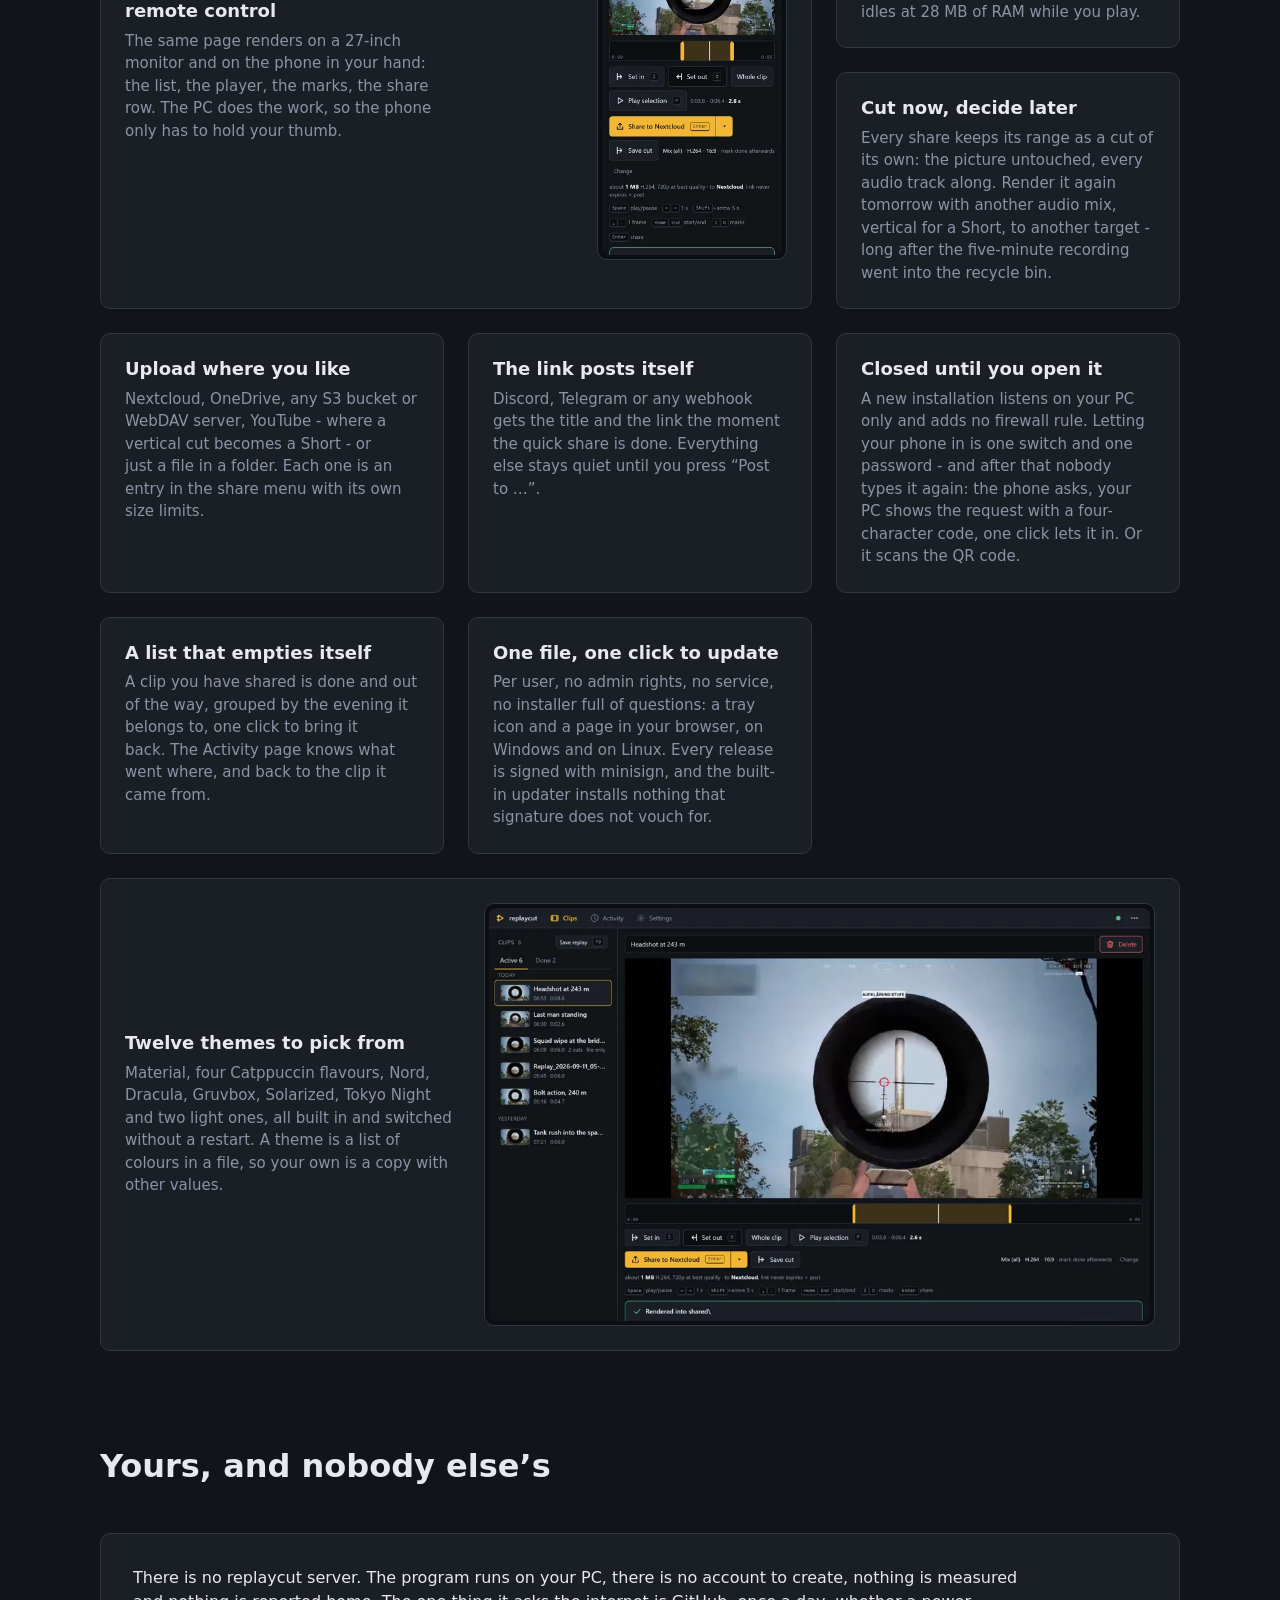
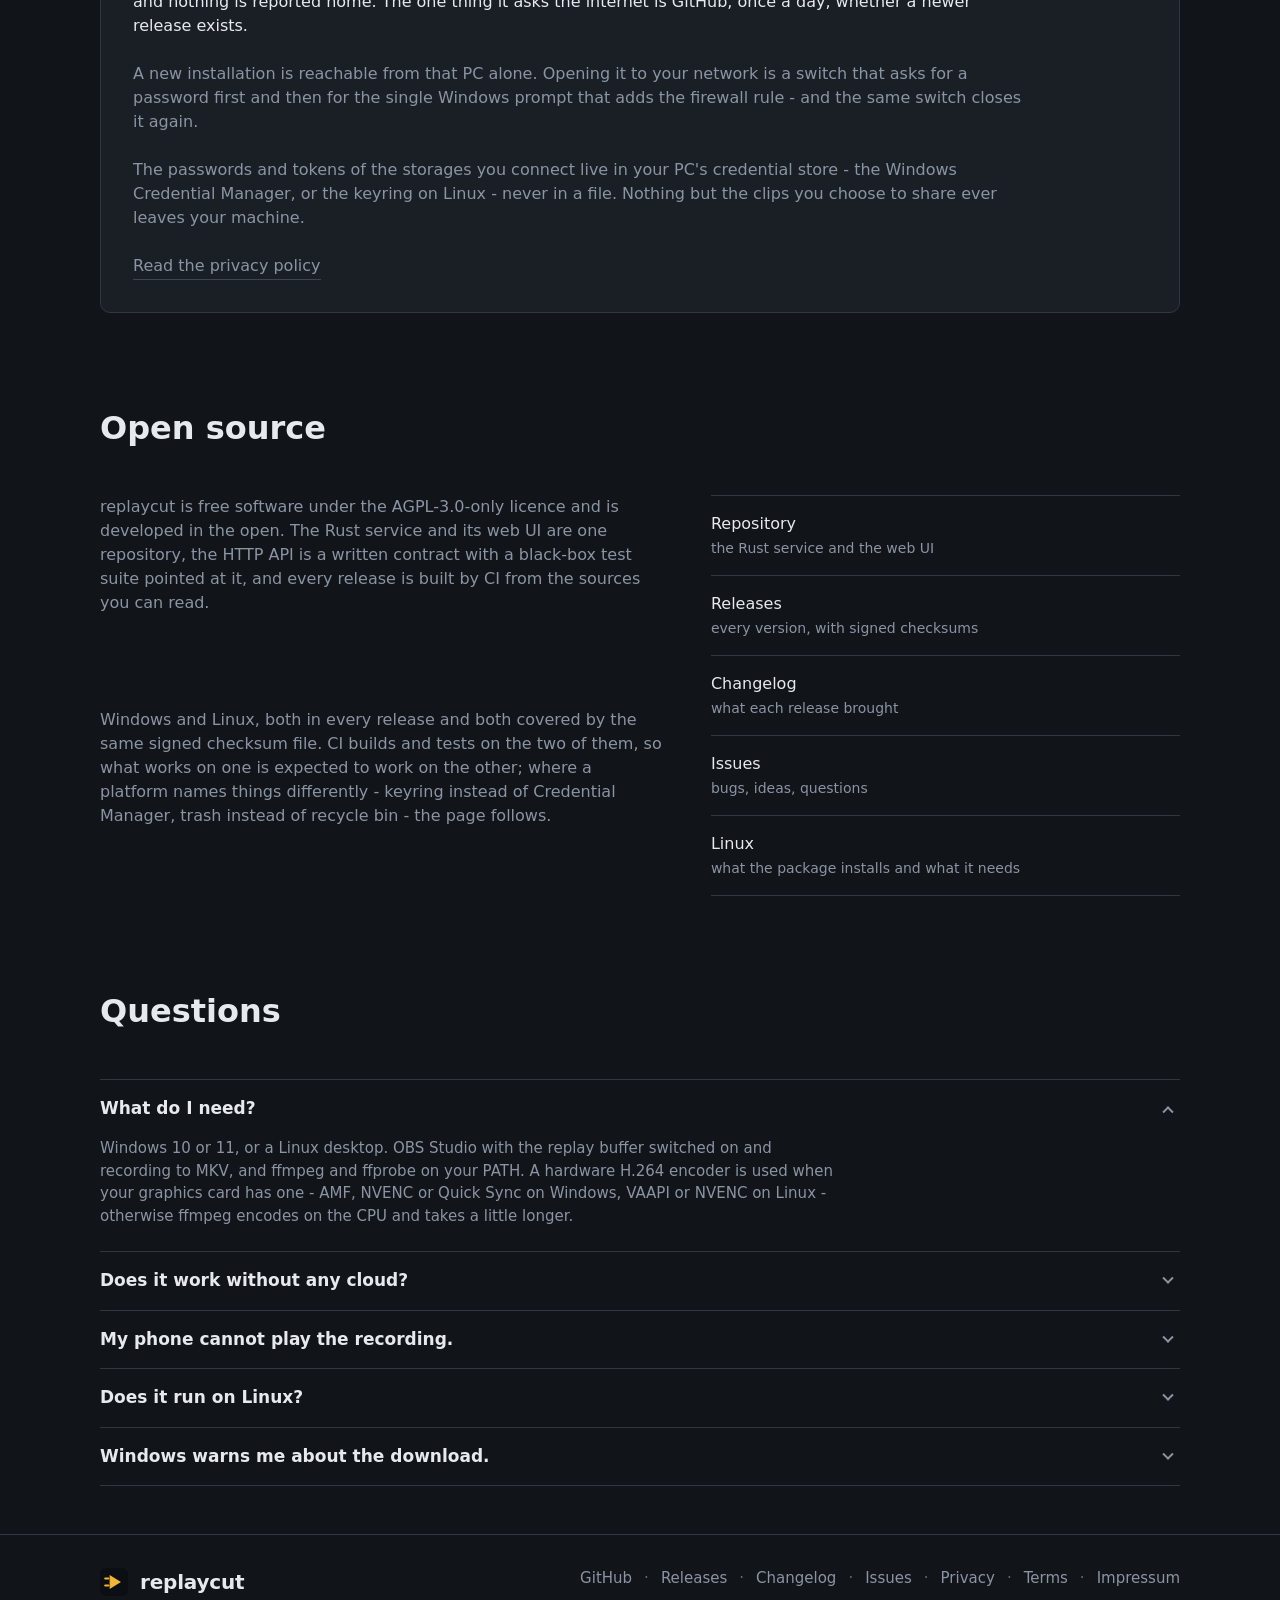
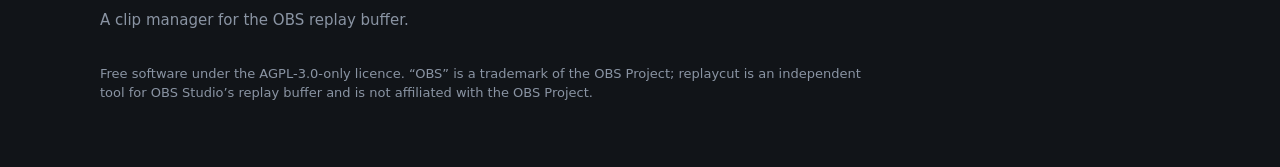
==== commit 6a3ced13: "Link the structured data to the repository Co-Authored-By: Claude Fable 5.1 <noreply@anthropic.com>" ====
--- a/index.html
+++ b/index.html
@@ -3,7 +3,7 @@
 <head>
 <meta charset="utf-8">
 <meta name="viewport" content="width=device-width, initial-scale=1">
-<title>replaycut - trim OBS replay buffer clips from your phone</title>
+<title>replaycut for OBS - trim replay buffer clips from your phone</title>
 <meta name="description" content="Self-hosted clip manager for the OBS replay buffer: trim replays from your phone, encode on your gaming PC, share the link to Discord. Free, for Windows and Linux.">
 <link rel="canonical" href="https://replaycut.de/">
 <meta name="color-scheme" content="dark">
@@ -12,14 +12,14 @@
 <meta property="og:type" content="website">
 <meta property="og:site_name" content="replaycut">
 <meta property="og:url" content="https://replaycut.de/">
-<meta property="og:title" content="replaycut - trim OBS replay buffer clips from your phone">
+<meta property="og:title" content="replaycut for OBS - trim replay buffer clips from your phone">
 <meta property="og:description" content="Self-hosted clip manager for the OBS replay buffer: trim replays from your phone, encode on your gaming PC, share the link to Discord. Free, for Windows and Linux.">
 <meta property="og:image" content="https://replaycut.de/assets/social.png">
 <meta property="og:image:width" content="1280">
 <meta property="og:image:height" content="640">
 <meta property="og:image:alt" content="replaycut - clip manager for the OBS replay buffer. Trim on your phone, link in Discord.">
 <meta name="twitter:card" content="summary_large_image">
-<meta name="twitter:title" content="replaycut - trim OBS replay buffer clips from your phone">
+<meta name="twitter:title" content="replaycut for OBS - trim replay buffer clips from your phone">
 <meta name="twitter:description" content="Self-hosted clip manager for the OBS replay buffer: trim replays from your phone, encode on your gaming PC, share the link to Discord. Windows and Linux.">
 <meta name="twitter:image" content="https://replaycut.de/assets/social.png">
 <link rel="stylesheet" href="/styles.css">
@@ -42,8 +42,10 @@
   "@context": "https://schema.org",
   "@type": "SoftwareApplication",
   "name": "replaycut",
+  "alternateName": "replaycut for OBS",
   "description": "Self-hosted clip manager for the OBS replay buffer: trim replays in the browser from your phone or laptop, encode on the gaming PC with ffmpeg and your GPU, upload and post the link.",
   "url": "https://replaycut.de/",
+  "sameAs": ["https://github.com/KallistoX/replaycut", "https://github.com/KallistoX/replaycut/releases"],
   "applicationCategory": "MultimediaApplication",
   "operatingSystem": "Windows 10, Windows 11, Linux",
   "downloadUrl": "https://github.com/KallistoX/replaycut/releases/latest",
@@ -52,7 +54,7 @@
   "image": "https://replaycut.de/assets/social.png",
   "isAccessibleForFree": true,
   "offers": { "@type": "Offer", "price": "0", "priceCurrency": "EUR" },
-  "author": { "@type": "Person", "name": "Dominic Bussemas" }
+  "author": { "@type": "Person", "name": "Dominic Bussemas", "url": "https://github.com/KallistoX" }
 }
 </script>
 </head>
--- a/styles.css
+++ b/styles.css
@@ -425,6 +425,11 @@
   margin-top: var(--s-8);
   margin-bottom: var(--s-3);
 }
+.prose h3 {
+  font-size: 16px;
+  margin-top: var(--s-6);
+  margin-bottom: var(--s-2);
+}
 .prose p, .prose li { color: var(--fg-muted); }
 .prose p + p { margin-top: var(--s-4); }
 .prose h1 + p { margin-top: var(--s-6); }
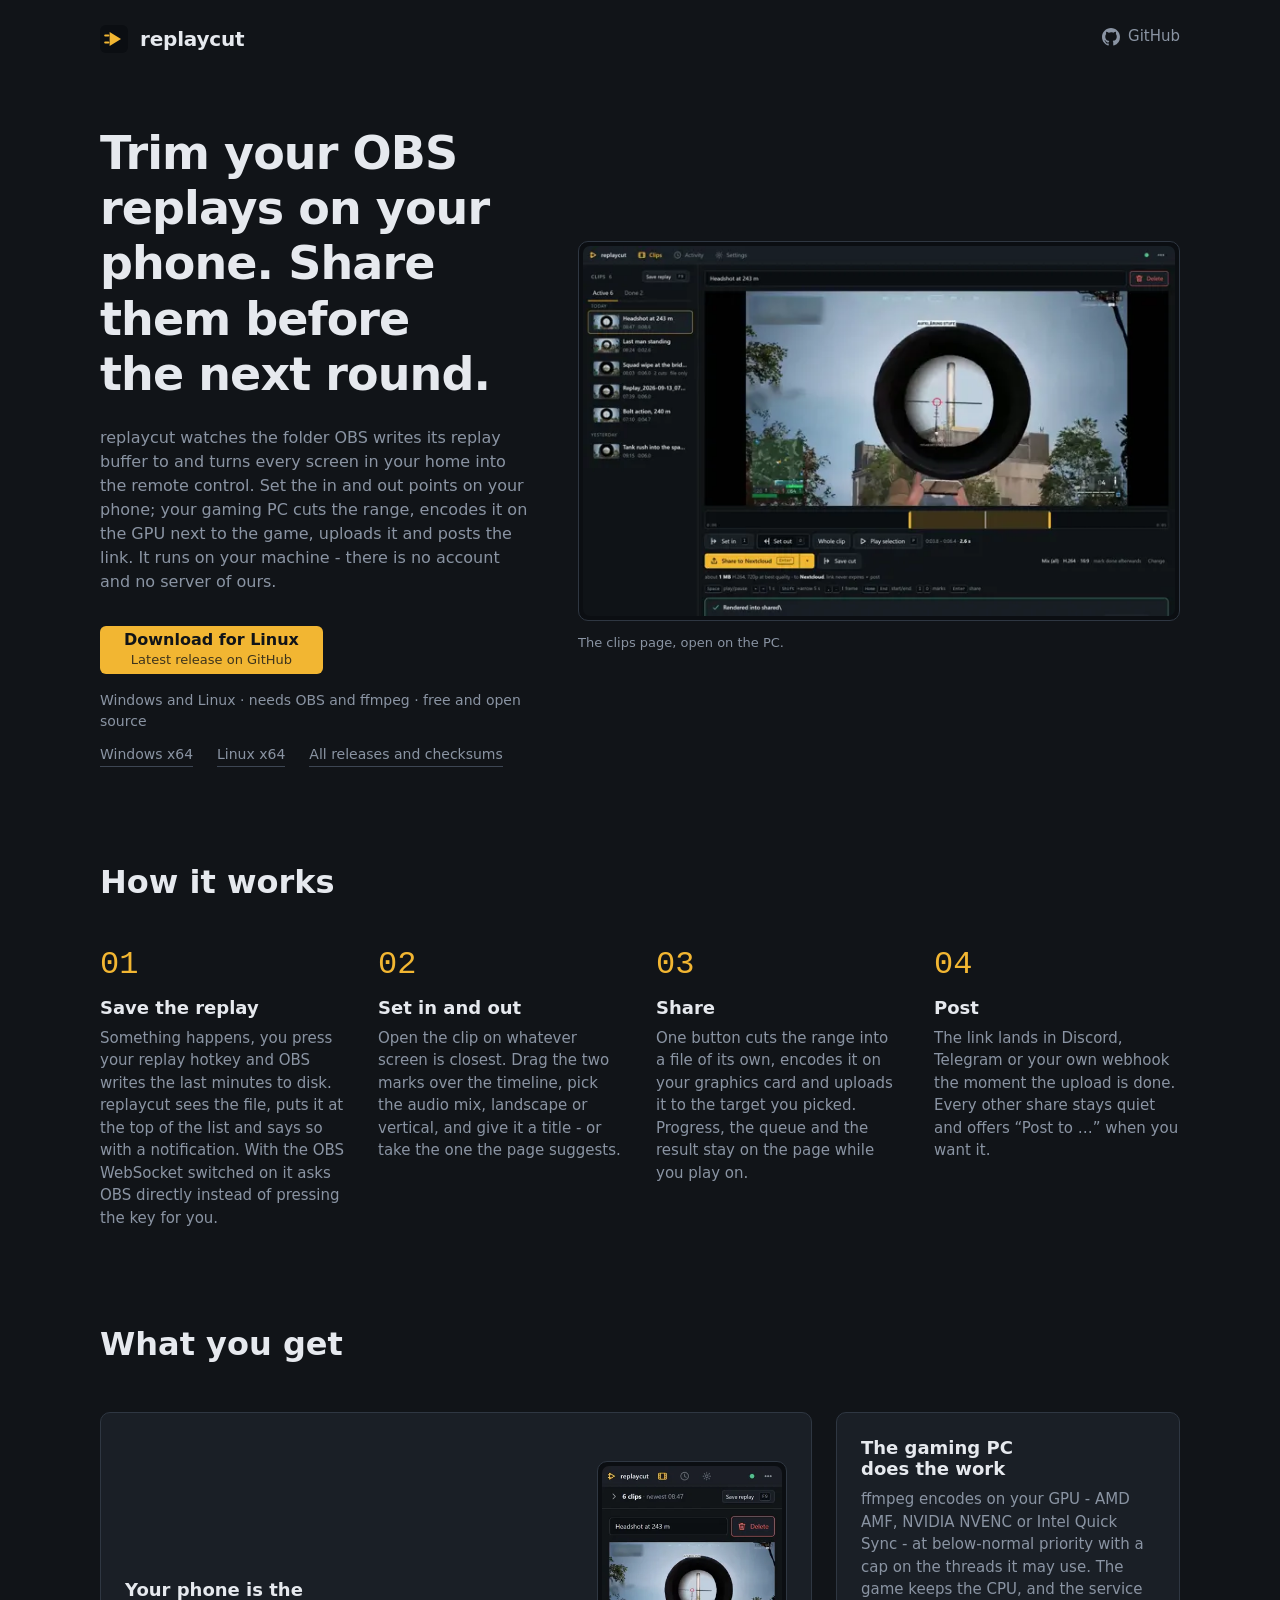
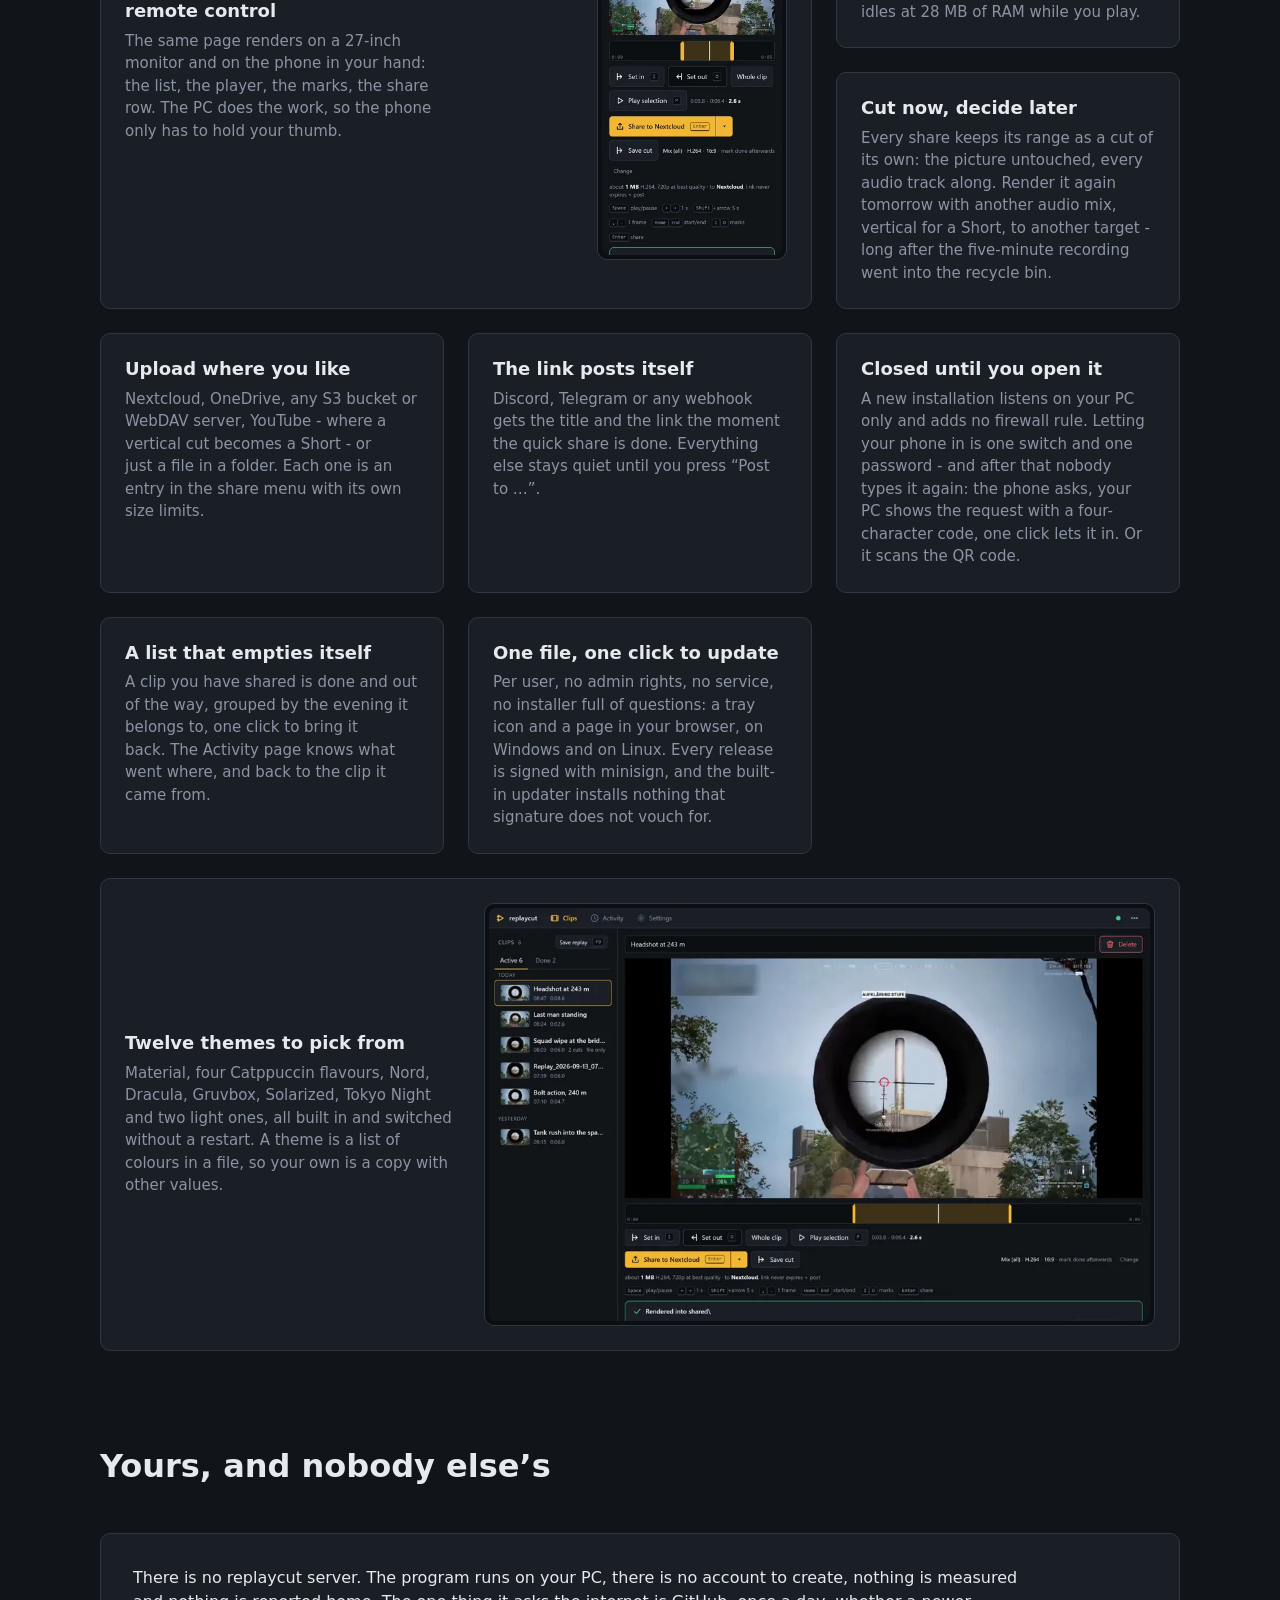
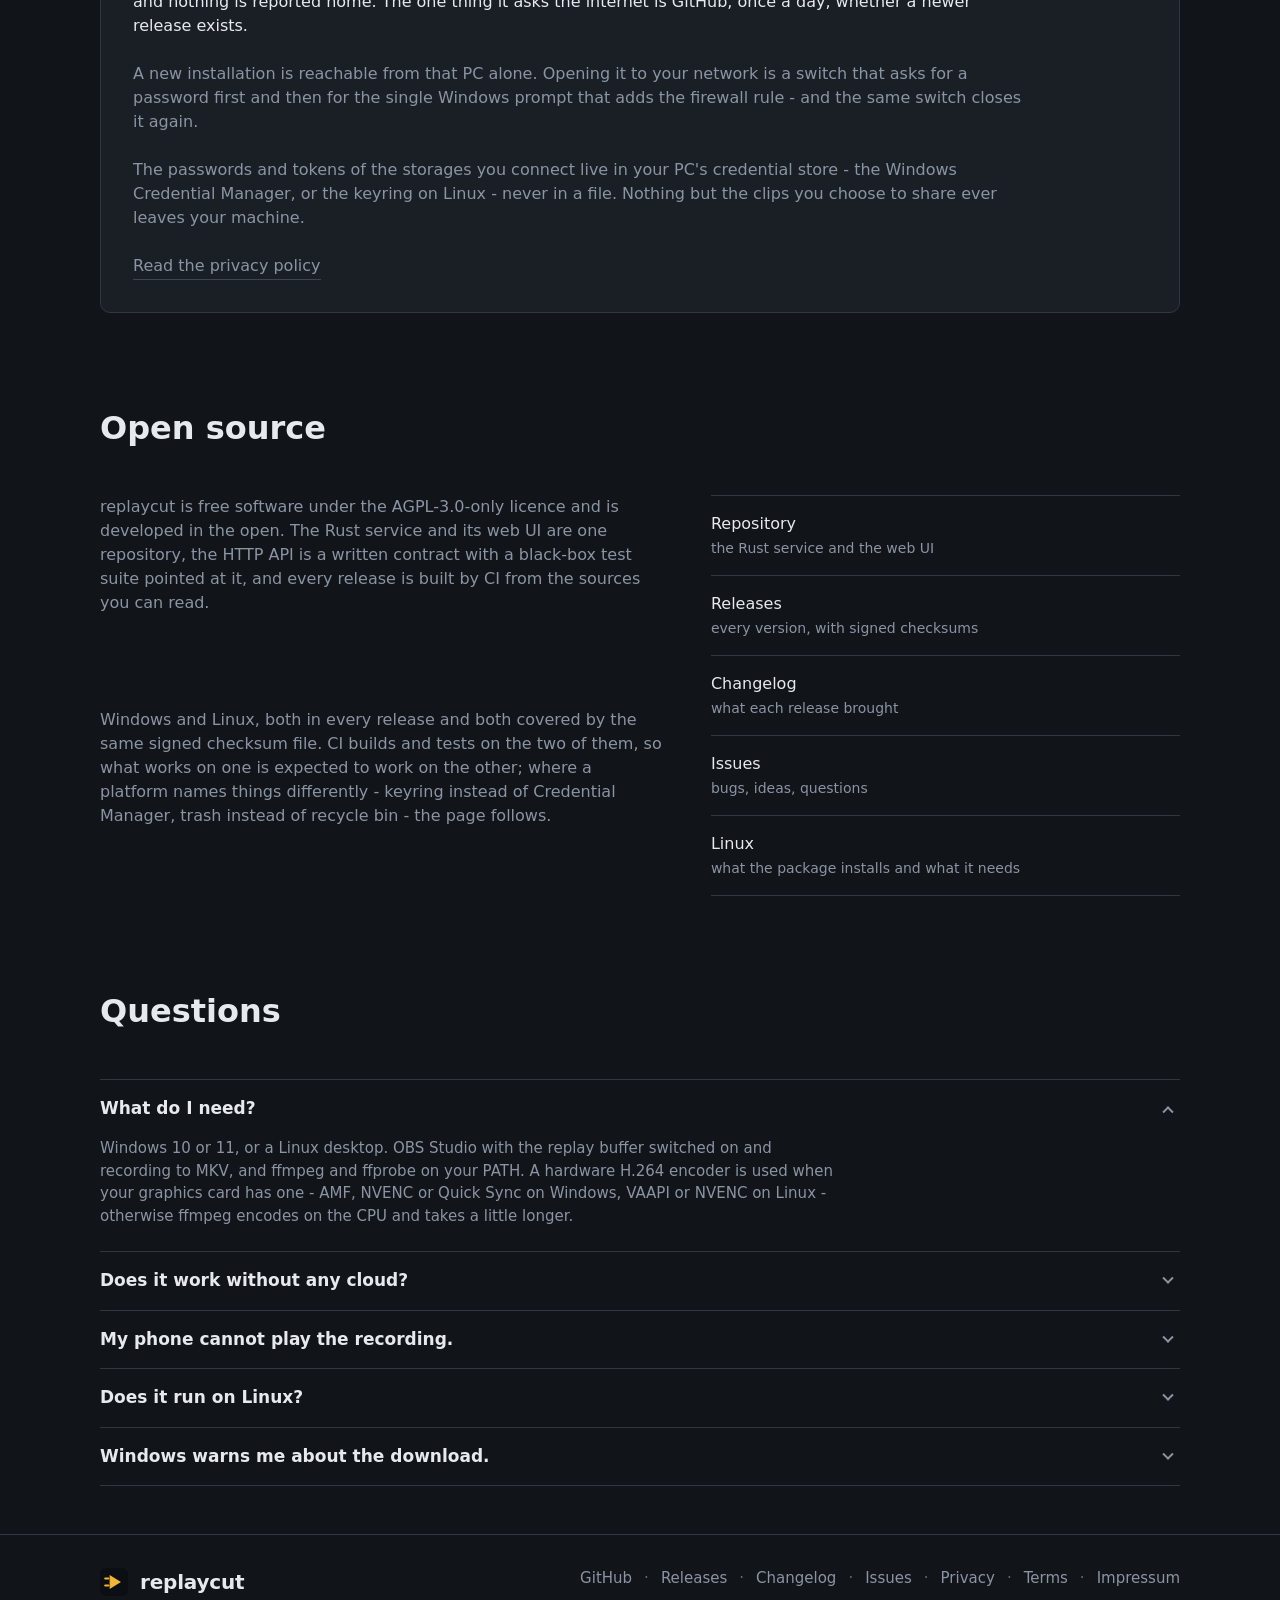
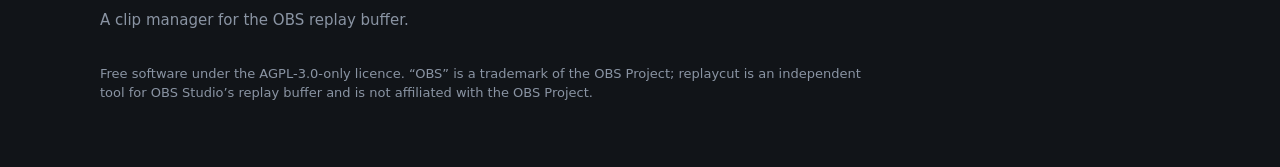
==== commit 66149ff2: "Offer the icon as ICO and PNG next to the SVG Google's favicon crawler wants a PNG or ICO in a multi" ====
--- a/index.html
+++ b/index.html
@@ -8,7 +8,10 @@
 <link rel="canonical" href="https://replaycut.de/">
 <meta name="color-scheme" content="dark">
 <meta name="theme-color" content="#111418">
+<link rel="icon" href="/favicon.ico" sizes="16x16 20x20 24x24 32x32 48x48 256x256">
 <link rel="icon" href="/assets/icon.svg" type="image/svg+xml">
+<link rel="icon" href="/assets/icon-192.png" type="image/png" sizes="192x192">
+<link rel="apple-touch-icon" href="/assets/icon-180.png">
 <meta property="og:type" content="website">
 <meta property="og:site_name" content="replaycut">
 <meta property="og:url" content="https://replaycut.de/">
@@ -281,7 +284,7 @@
 
         <details>
           <summary>Windows warns me about the download.<span class="chev"></span></summary>
-          <p class="answer">SmartScreen does that with any executable it has not seen thousands of times; &ldquo;More info&rdquo;, then &ldquo;Run anyway&rdquo;. Every release ships a SHA256SUMS file signed with the maintainer&rsquo;s minisign key, so you can check what you downloaded - and the built-in updater installs nothing else.</p>
+          <p class="answer">SmartScreen does that with any executable it has not seen thousands of times; &ldquo;More info&rdquo;, then &ldquo;Run anyway&rdquo;. Every release ships a SHA256SUMS file signed with the maintainer&rsquo;s minisign key, so you can check what you downloaded - and the built-in updater installs nothing else. replaycut has applied to the <a href="https://signpath.org/">SignPath Foundation</a> for free code signing; once granted, the Windows executable of every release will be signed by SignPath.io with a SignPath Foundation certificate.</p>
         </details>
 
       </div>
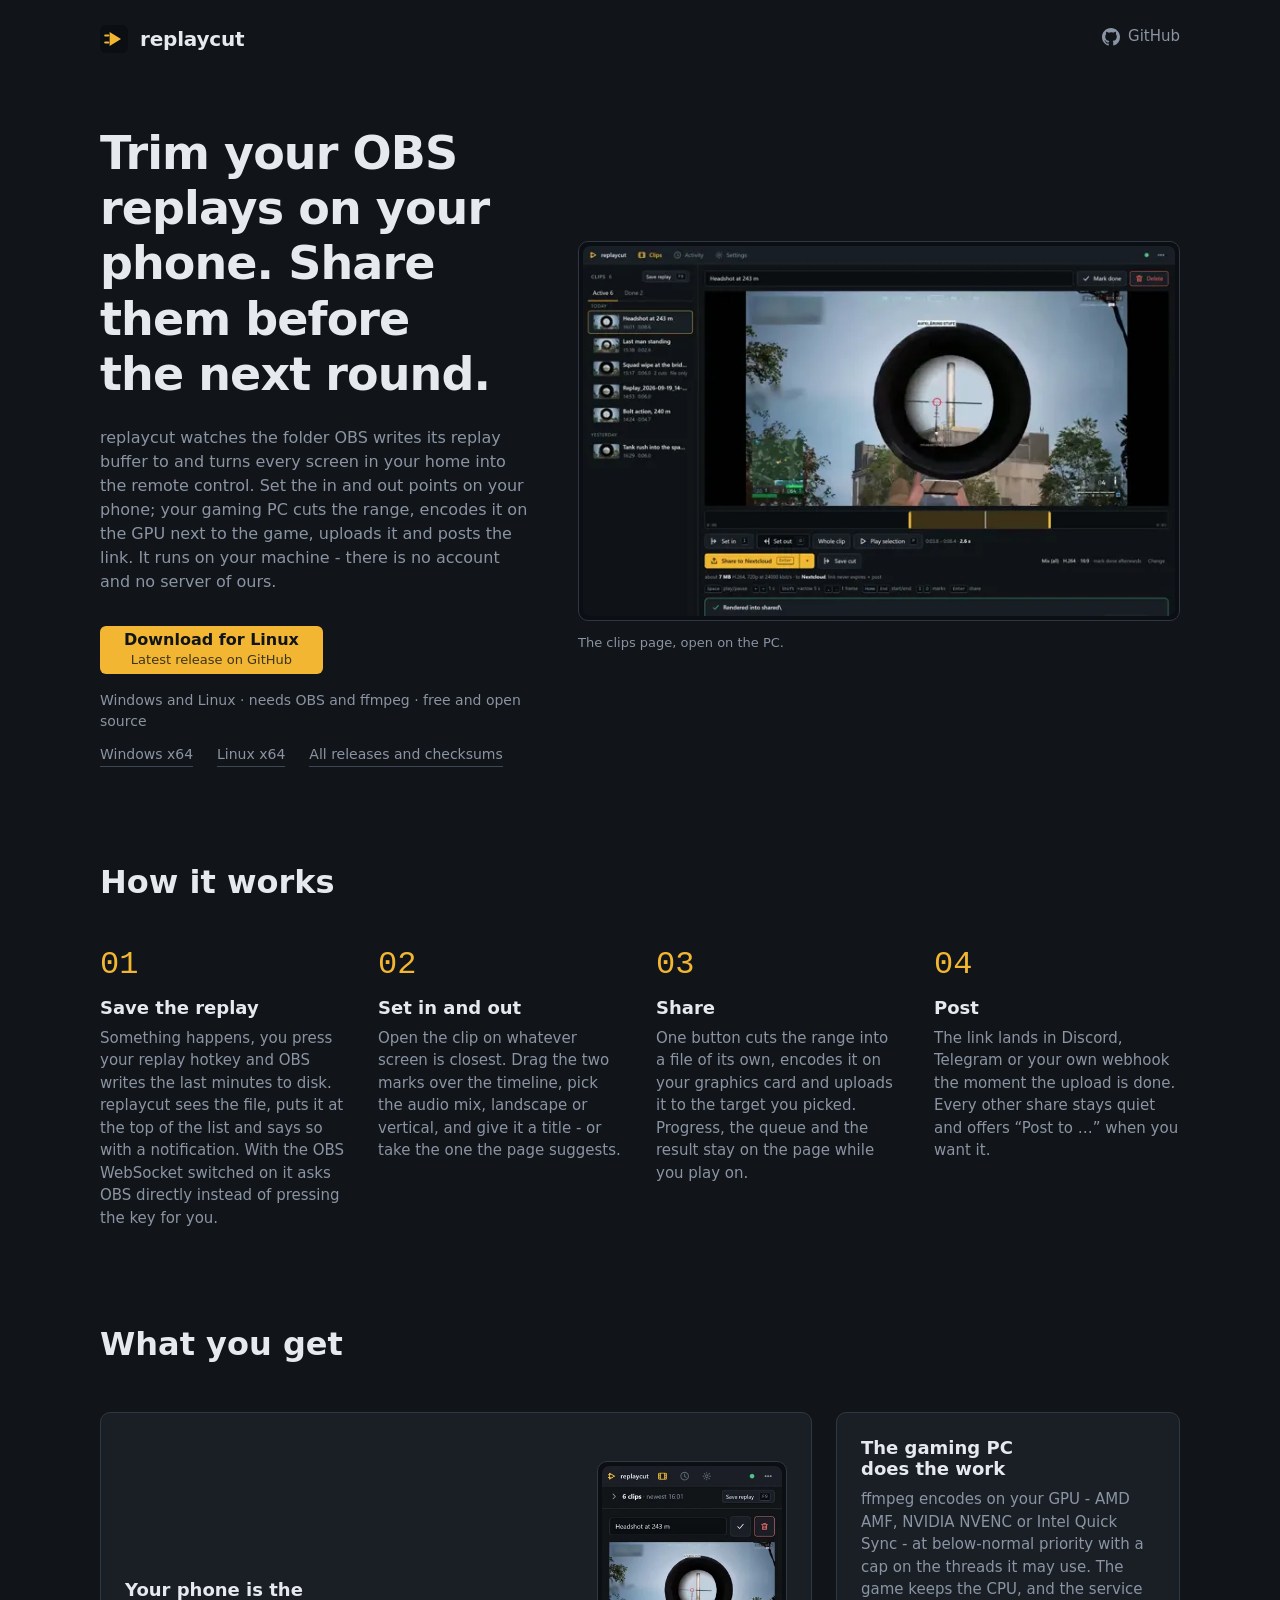
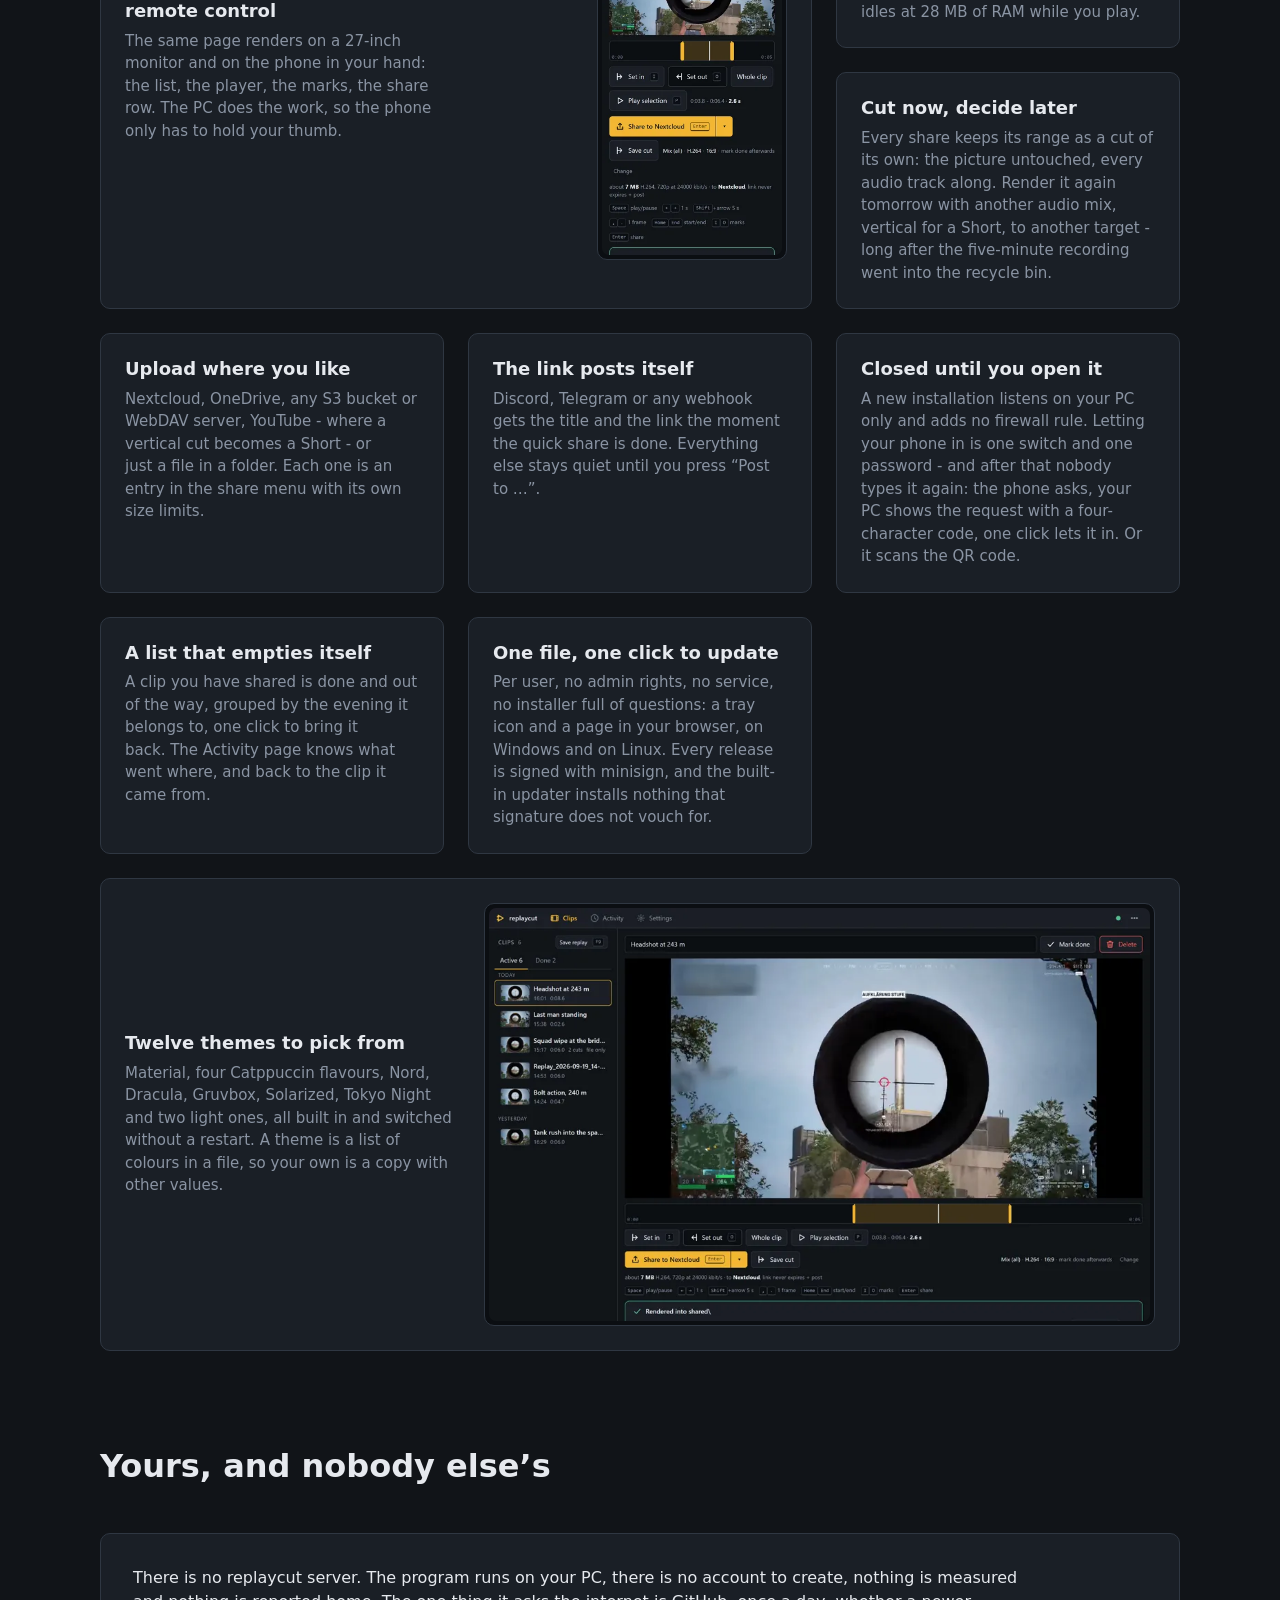
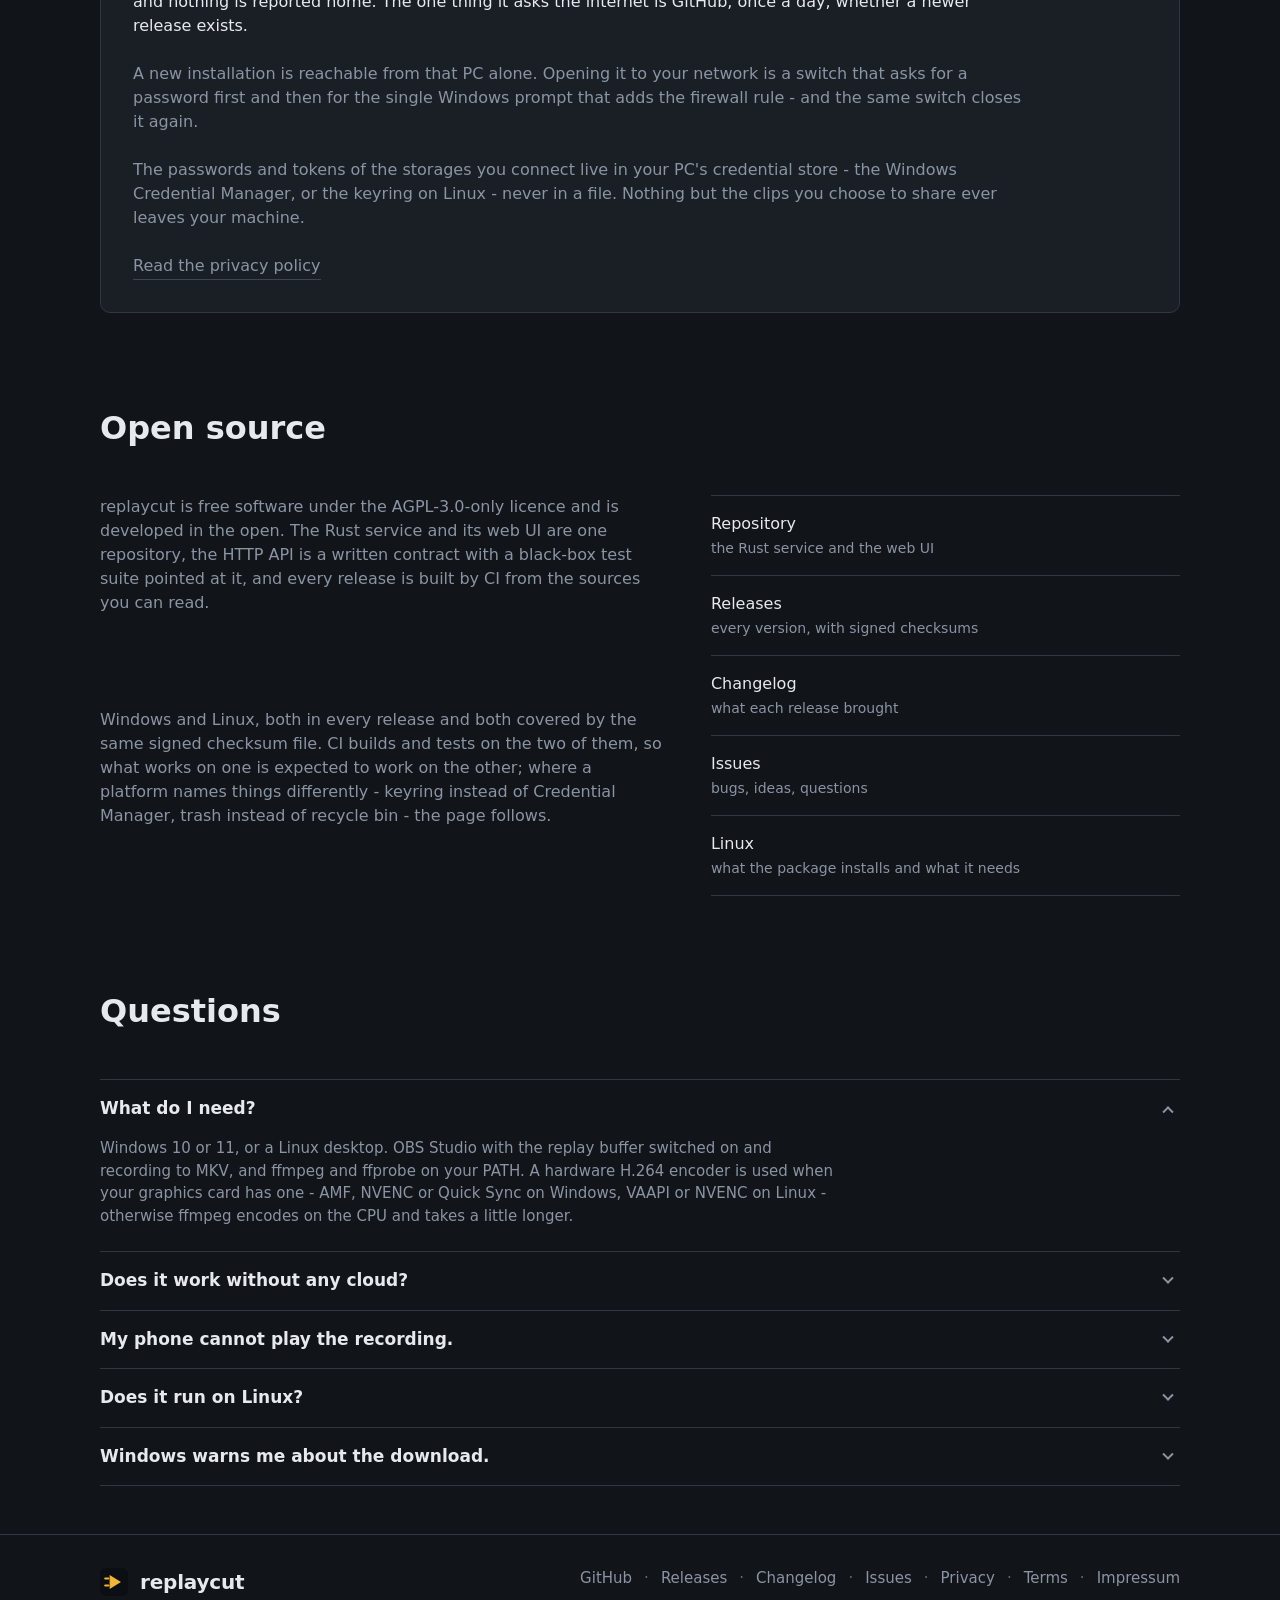
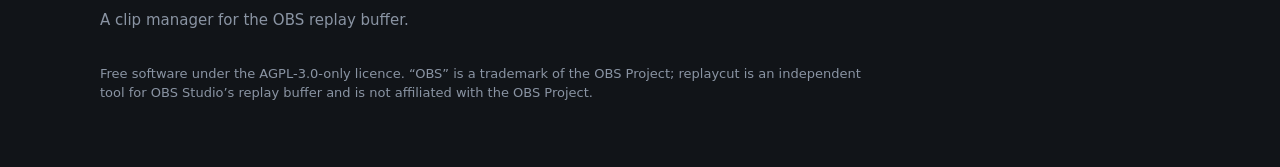
==== commit 56dc9f7f: "Drop the promise of a signed executable from the FAQ The SignPath Foundation application is no longe" ====
--- a/index.html
+++ b/index.html
@@ -43,6 +43,15 @@
 <script type="application/ld+json">
 {
   "@context": "https://schema.org",
+  "@type": "WebSite",
+  "name": "replaycut",
+  "alternateName": "replaycut for OBS",
+  "url": "https://replaycut.de/"
+}
+</script>
+<script type="application/ld+json">
+{
+  "@context": "https://schema.org",
   "@type": "SoftwareApplication",
   "name": "replaycut",
   "alternateName": "replaycut for OBS",
@@ -284,7 +293,7 @@
 
         <details>
           <summary>Windows warns me about the download.<span class="chev"></span></summary>
-          <p class="answer">SmartScreen does that with any executable it has not seen thousands of times; &ldquo;More info&rdquo;, then &ldquo;Run anyway&rdquo;. Every release ships a SHA256SUMS file signed with the maintainer&rsquo;s minisign key, so you can check what you downloaded - and the built-in updater installs nothing else. replaycut has applied to the <a href="https://signpath.org/">SignPath Foundation</a> for free code signing; once granted, the Windows executable of every release will be signed by SignPath.io with a SignPath Foundation certificate.</p>
+          <p class="answer">SmartScreen does that with any executable it has not seen thousands of times, and replaycut&rsquo;s carries no Authenticode signature, so Windows has no publisher to name: &ldquo;More info&rdquo;, then &ldquo;Run anyway&rdquo;. Every release ships a SHA256SUMS file signed with the maintainer&rsquo;s minisign key, so you can check what you downloaded - and the built-in updater installs nothing else.</p>
         </details>
 
       </div>
